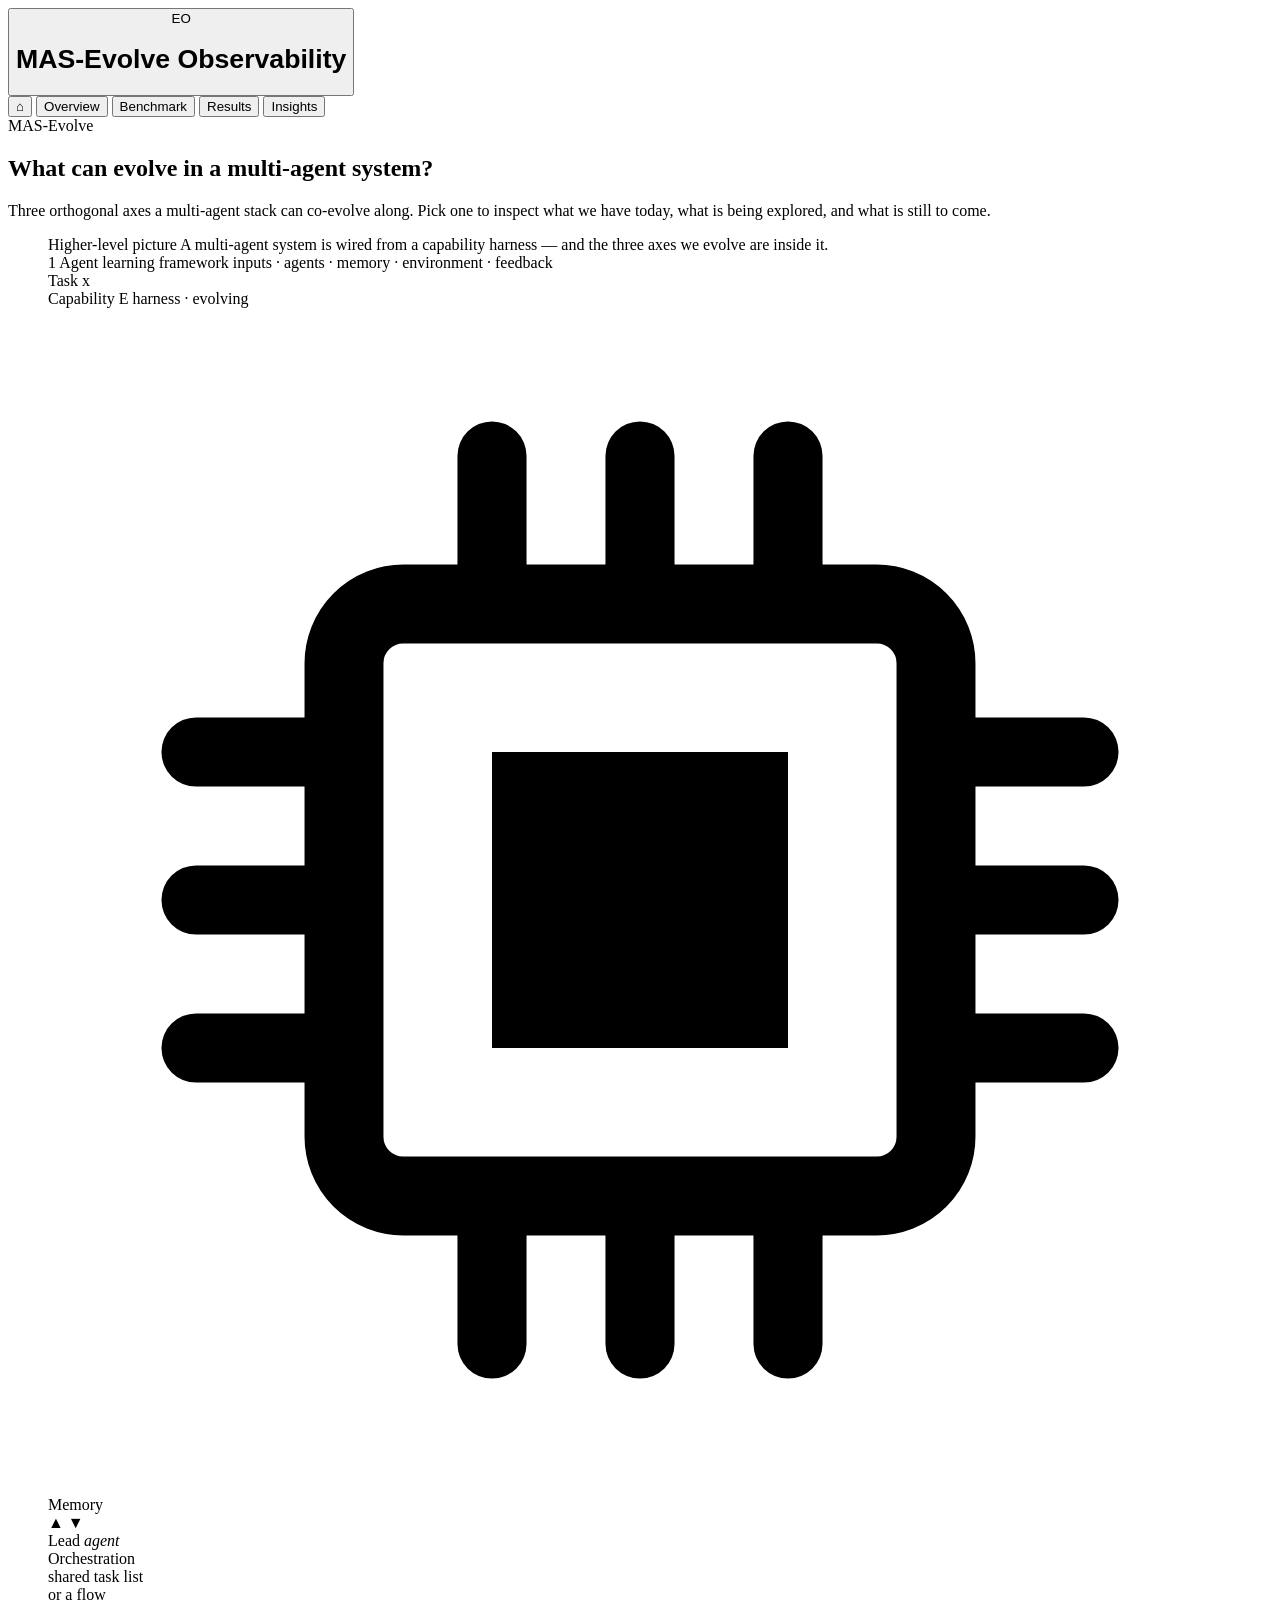
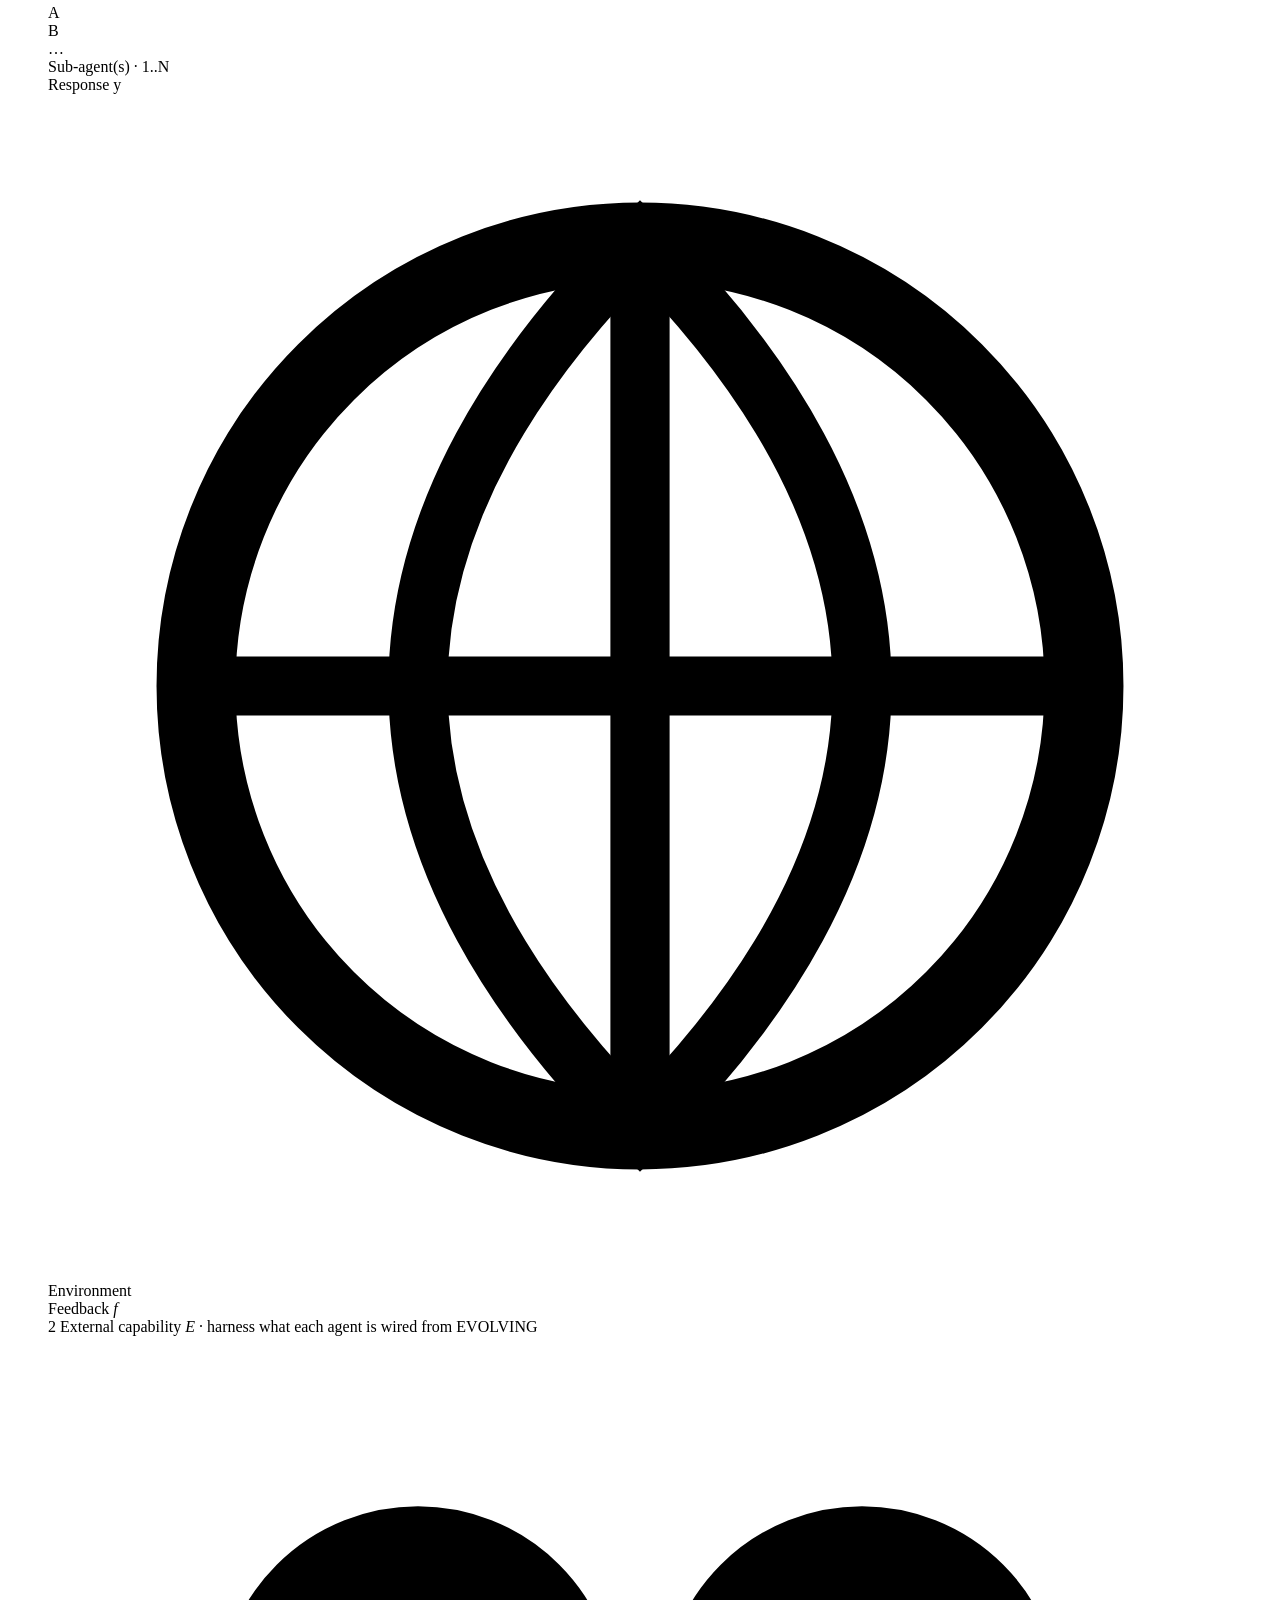
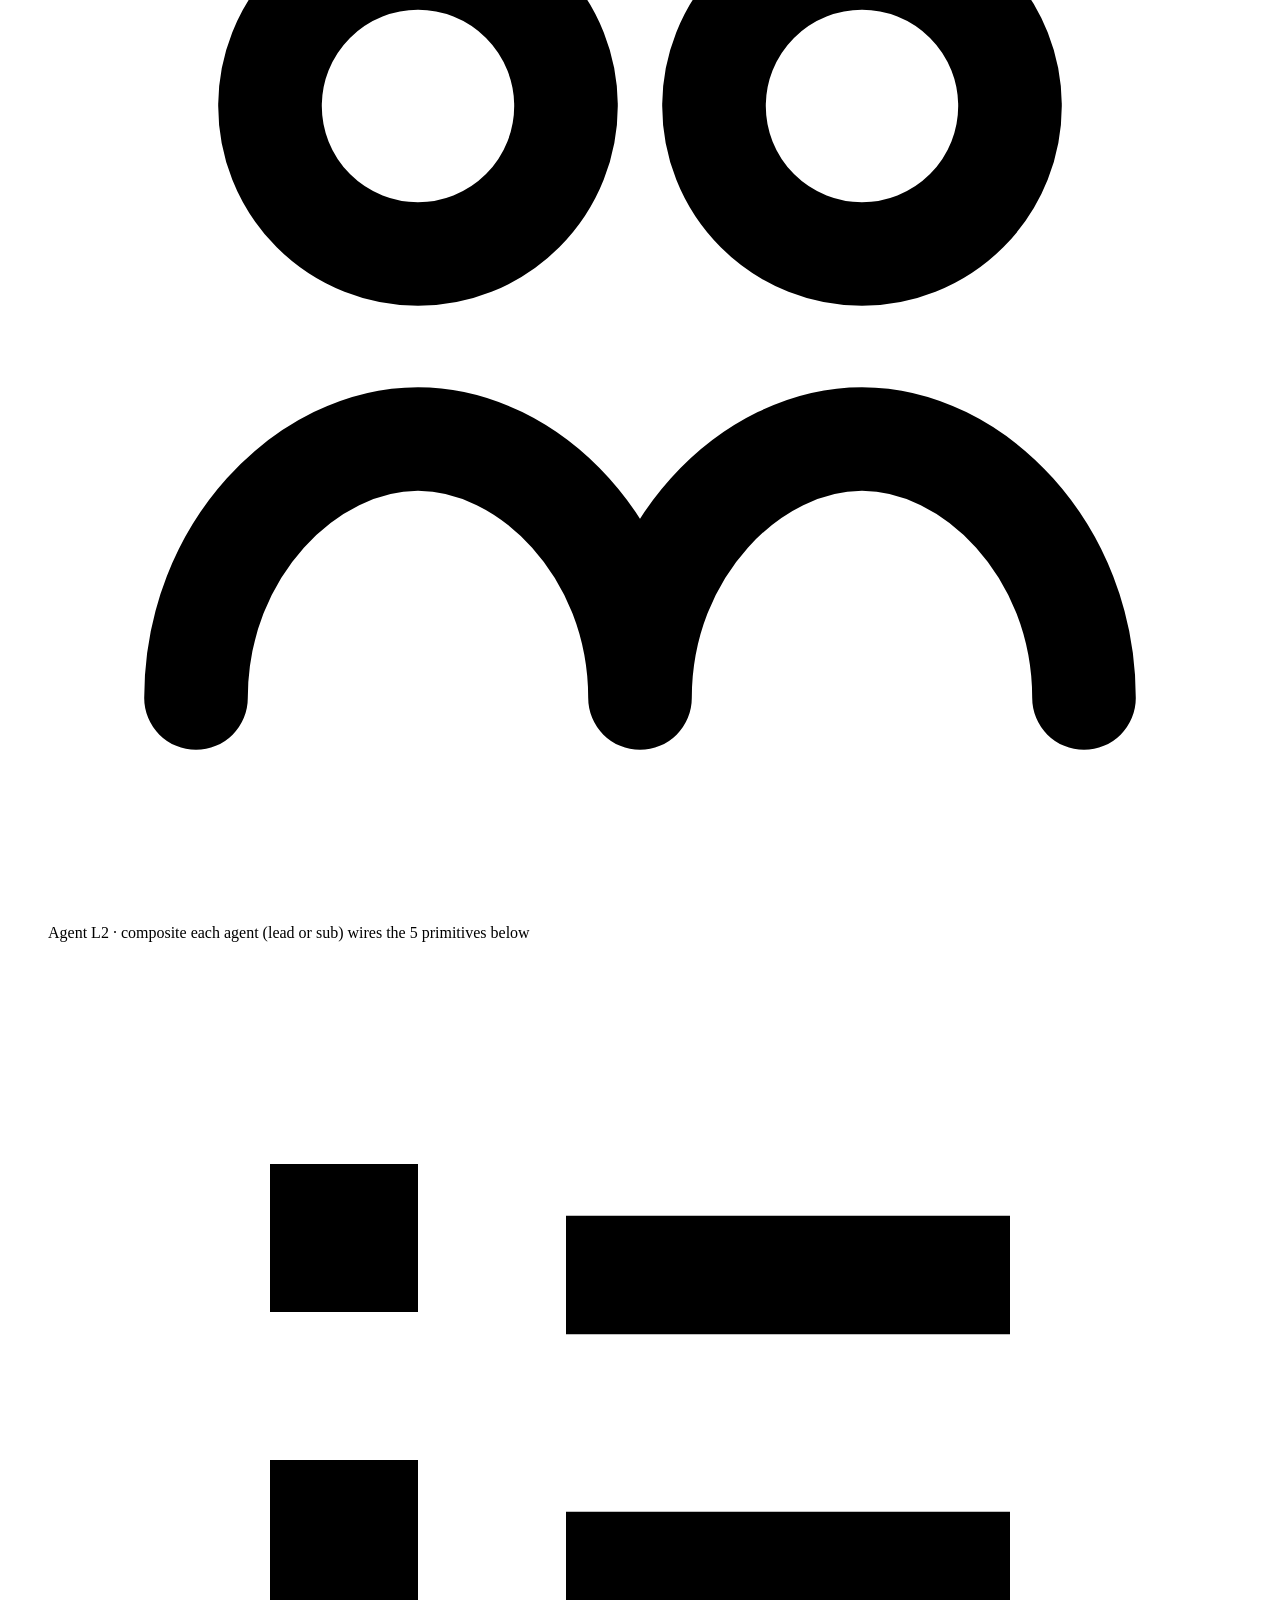
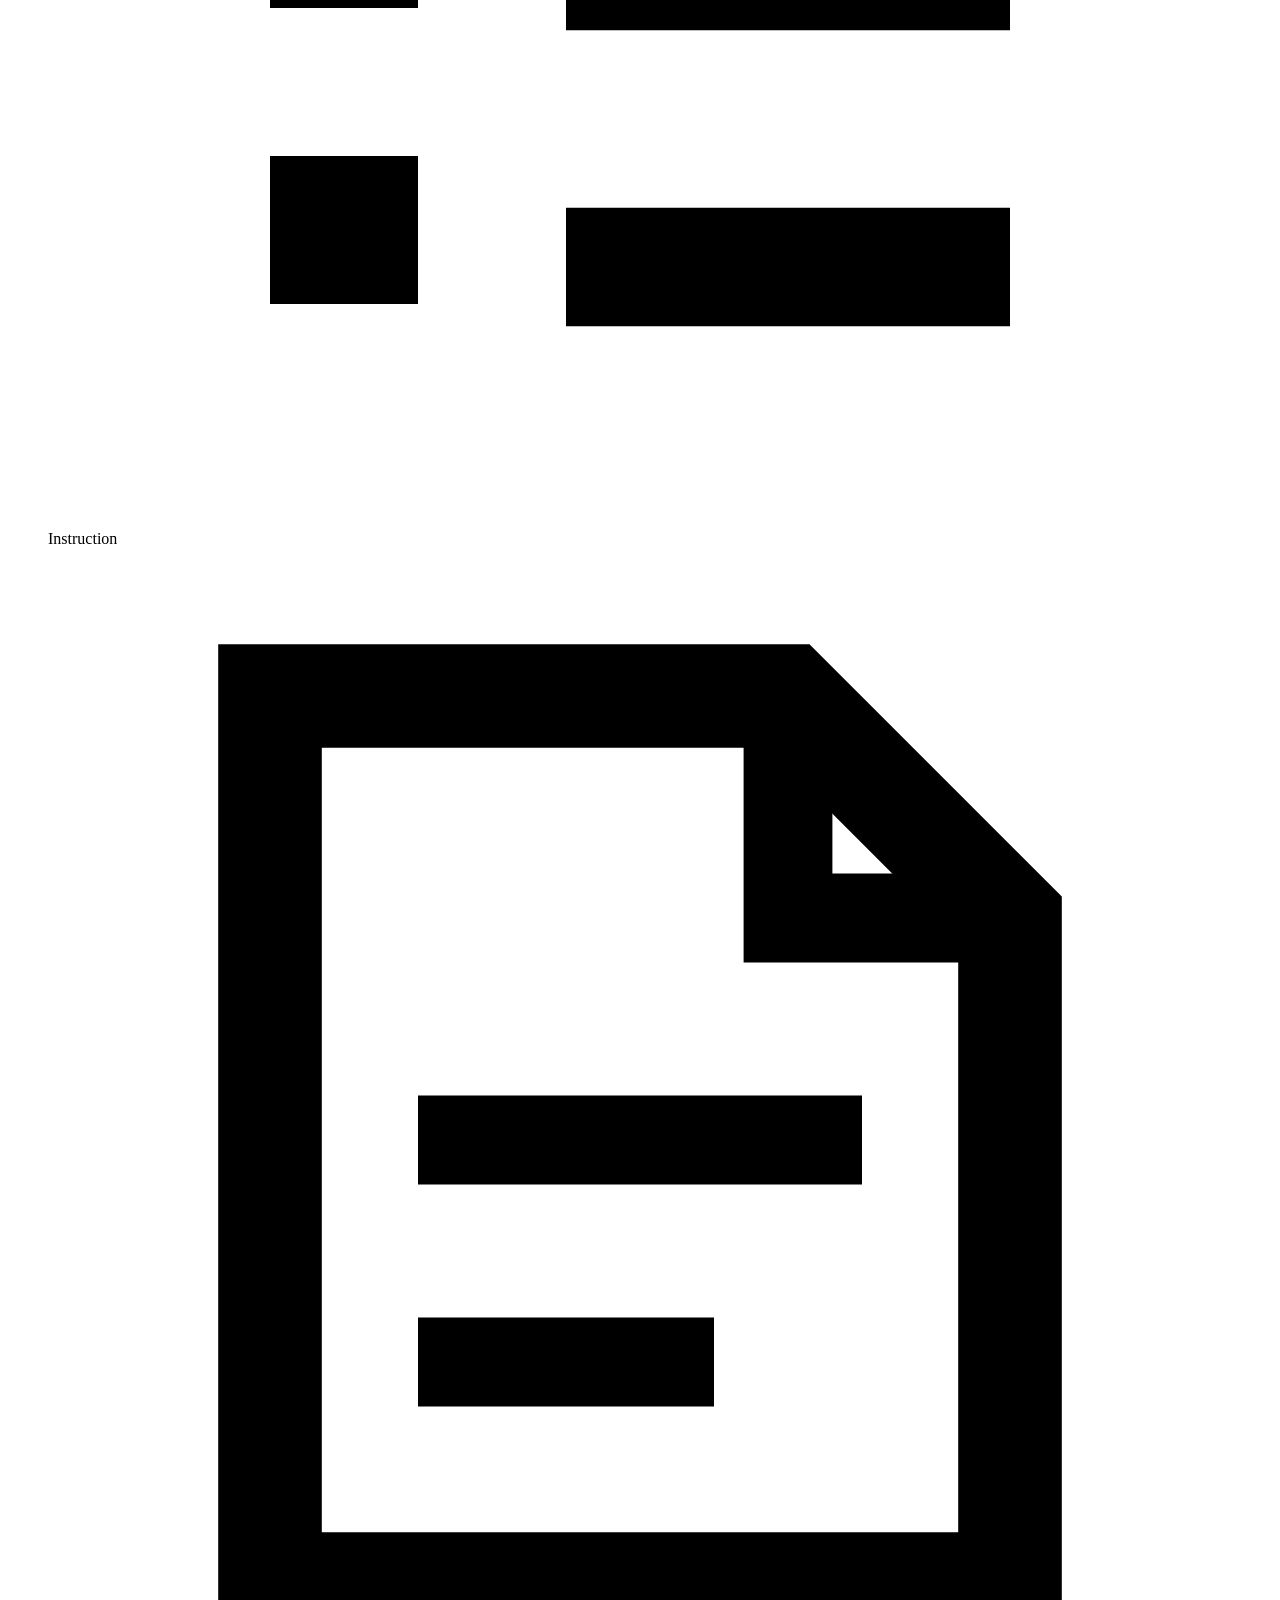
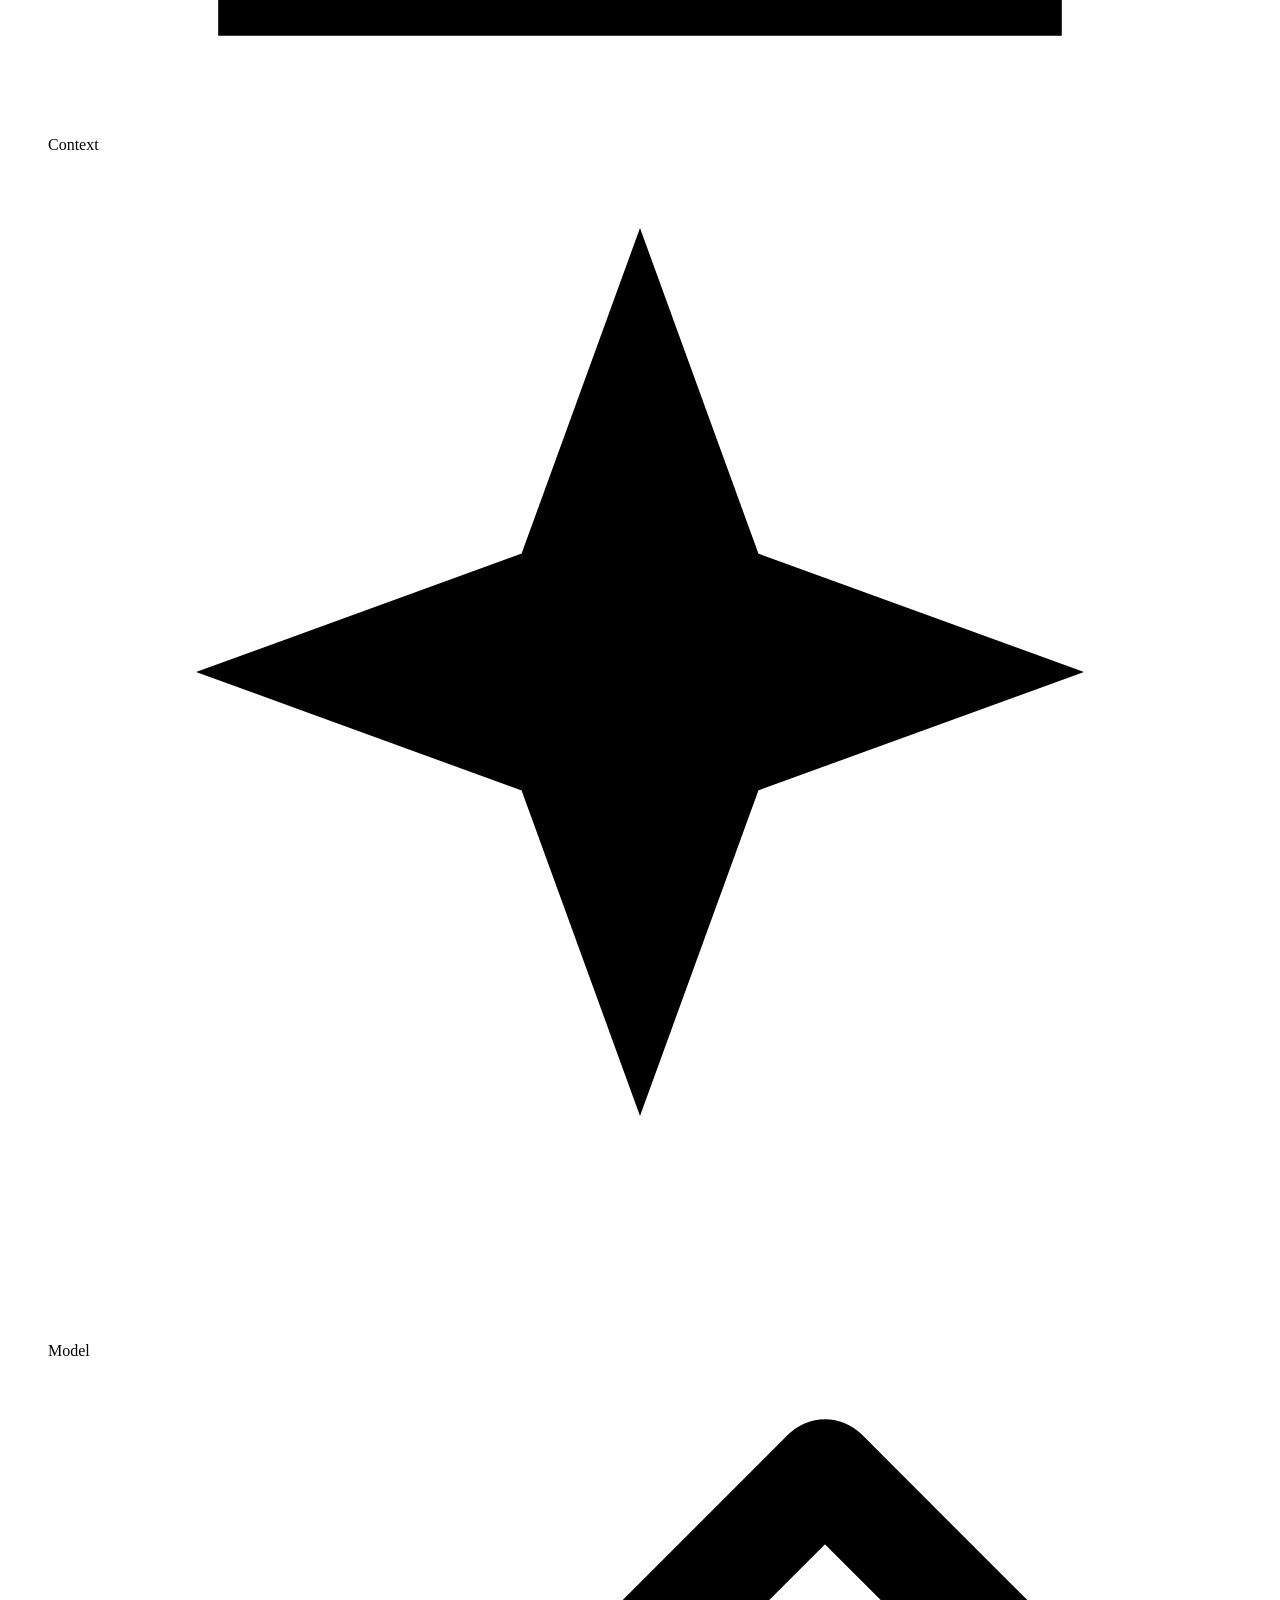
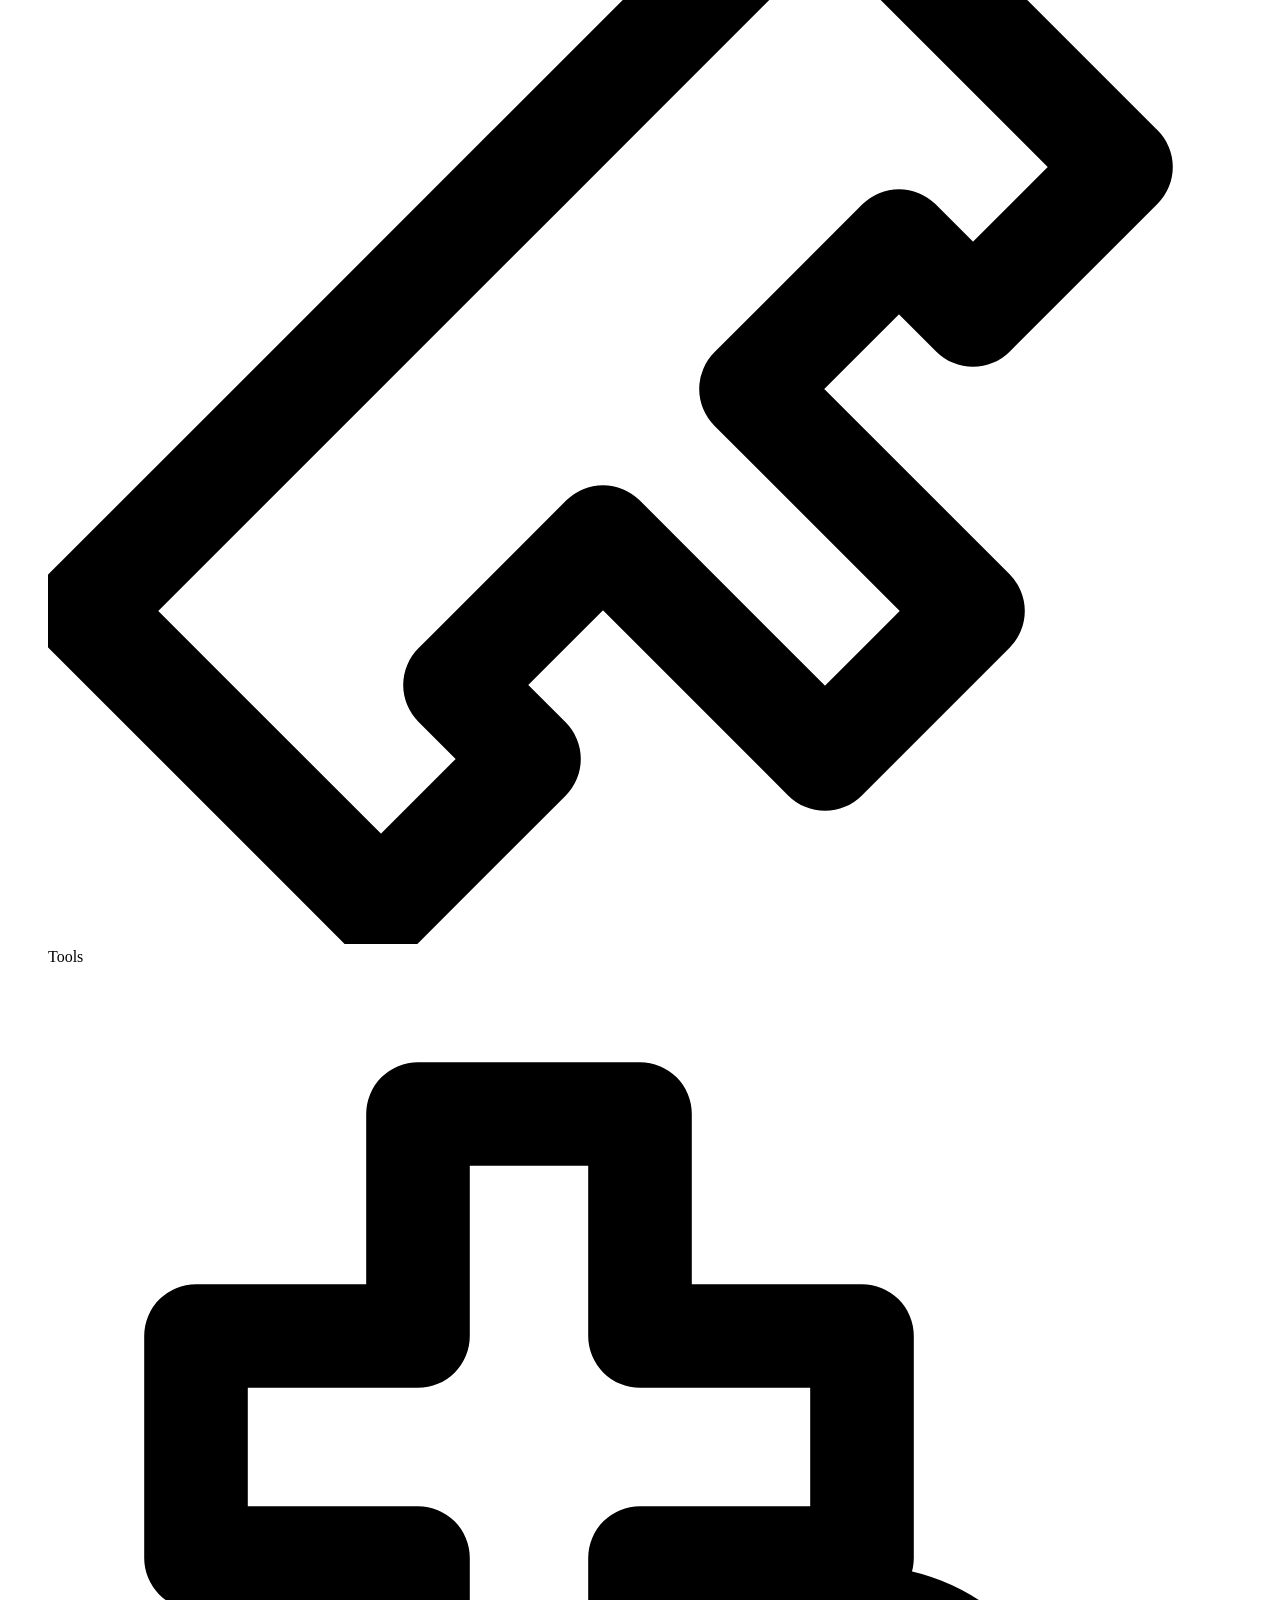
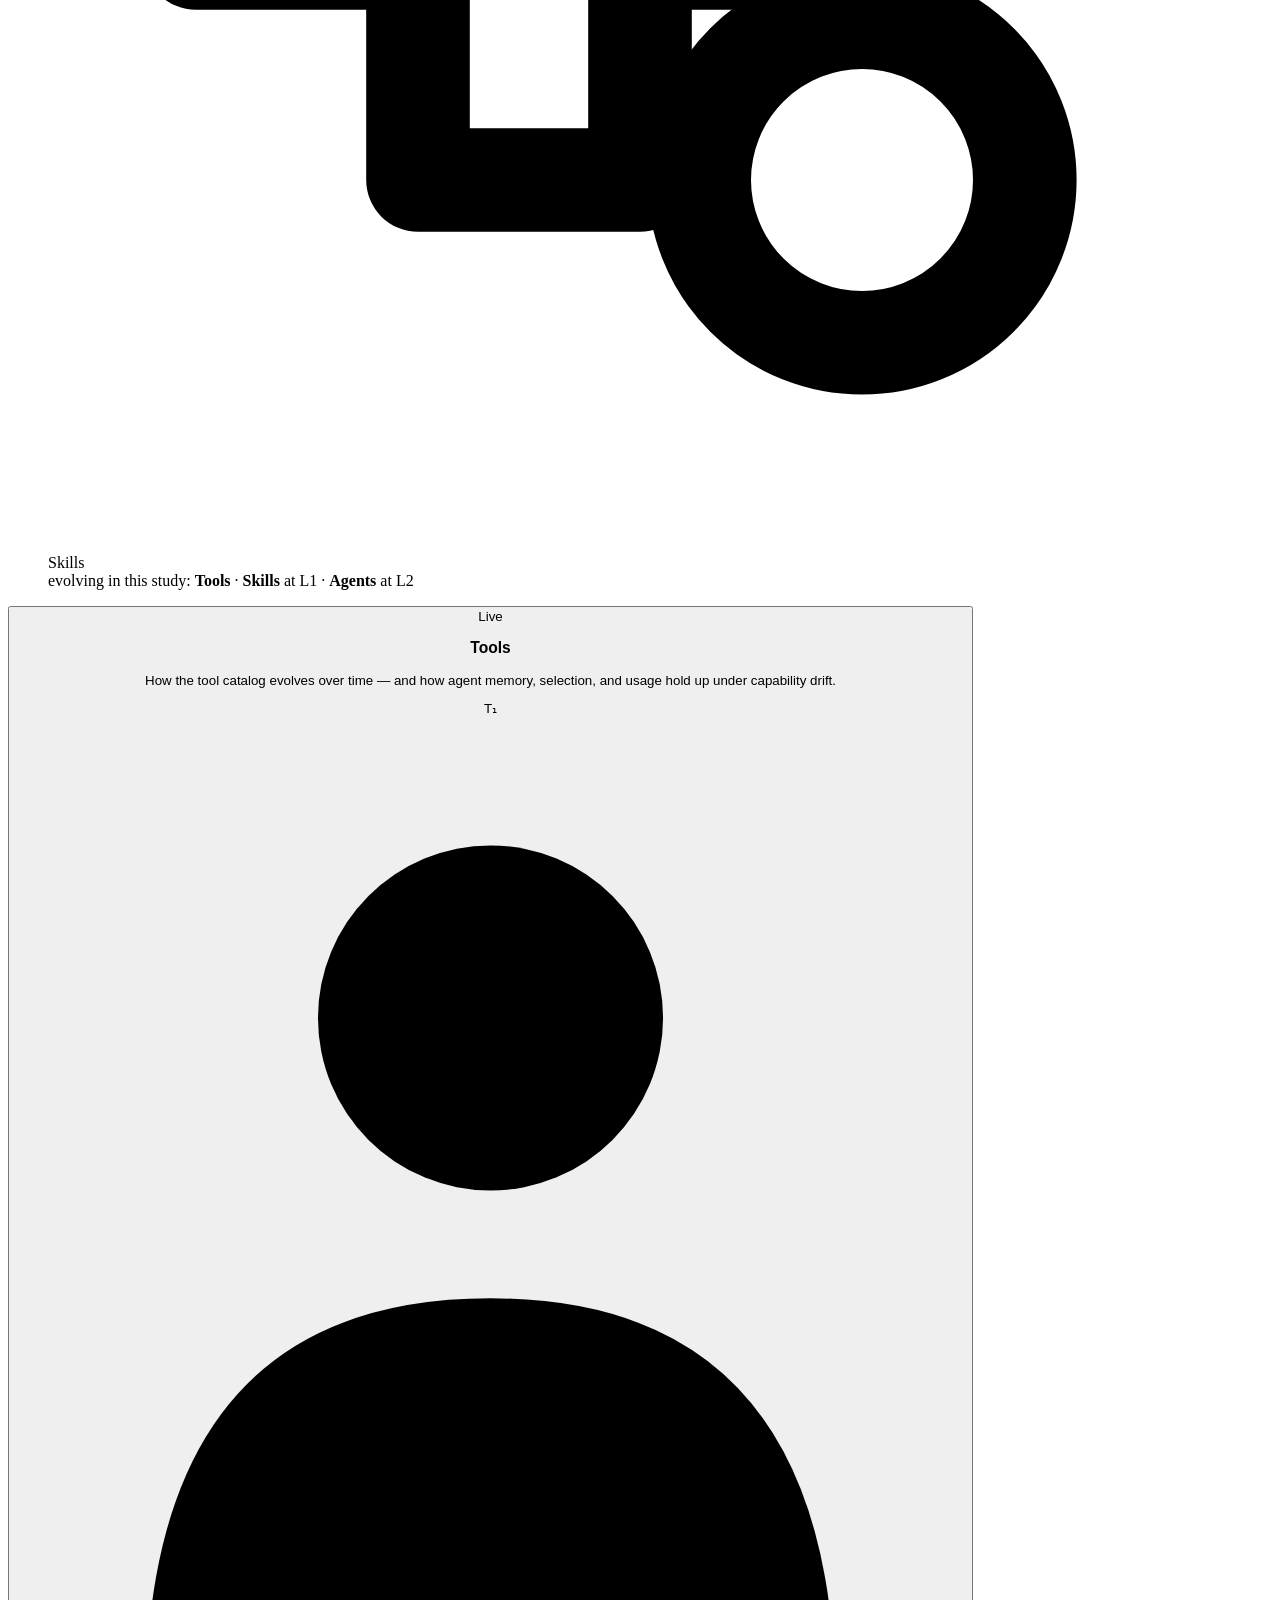
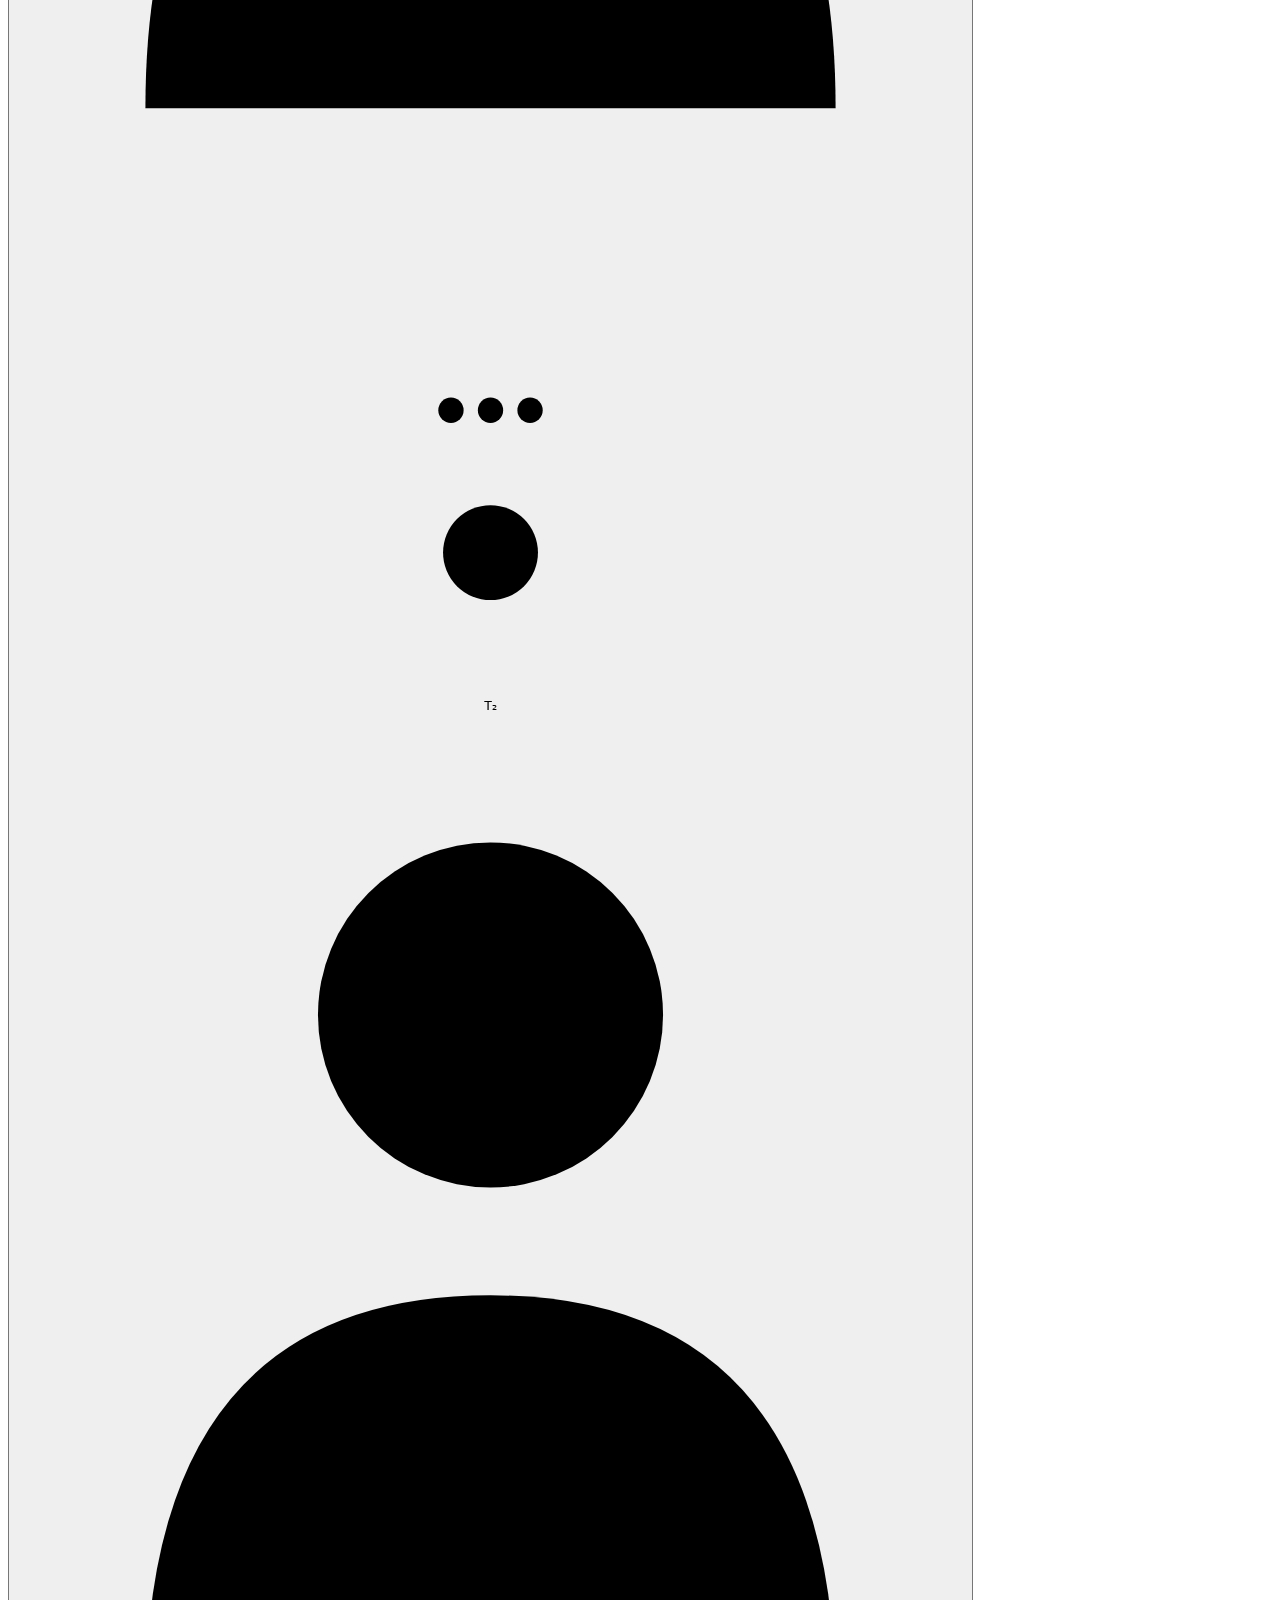
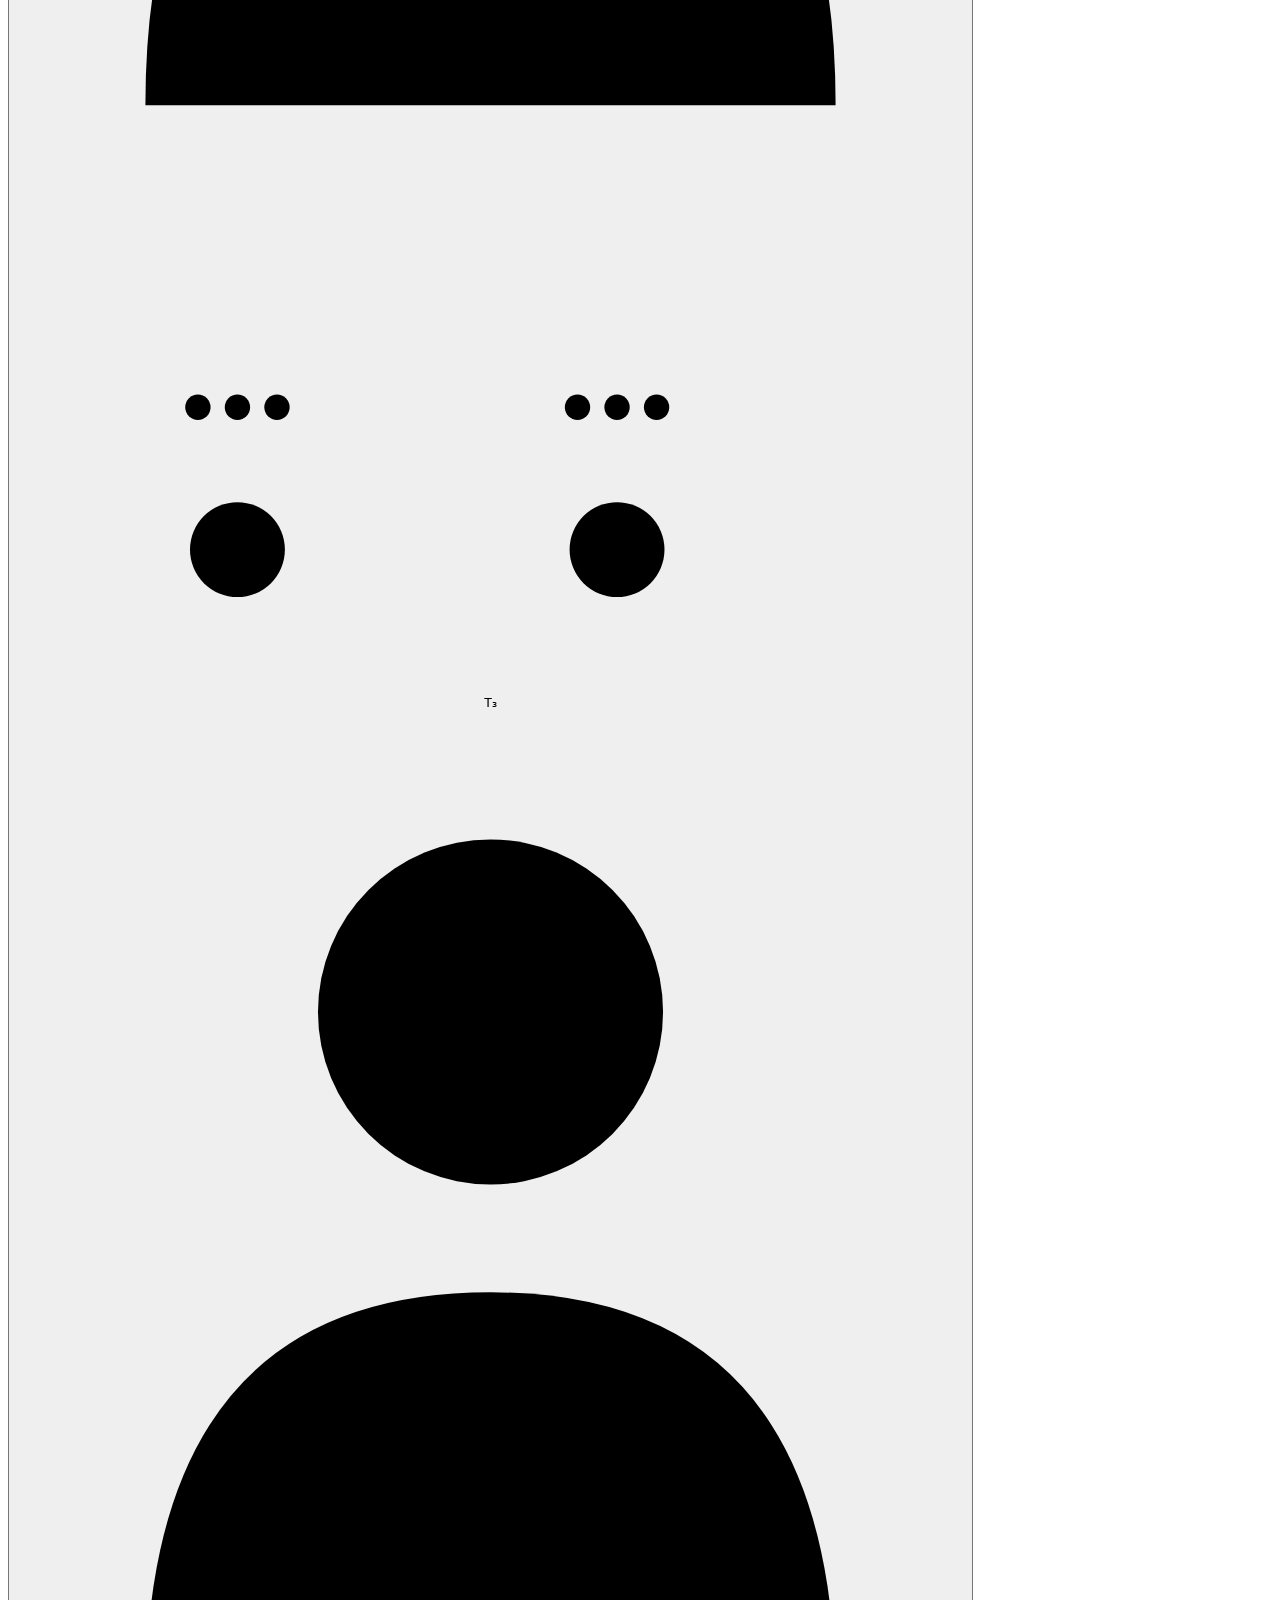
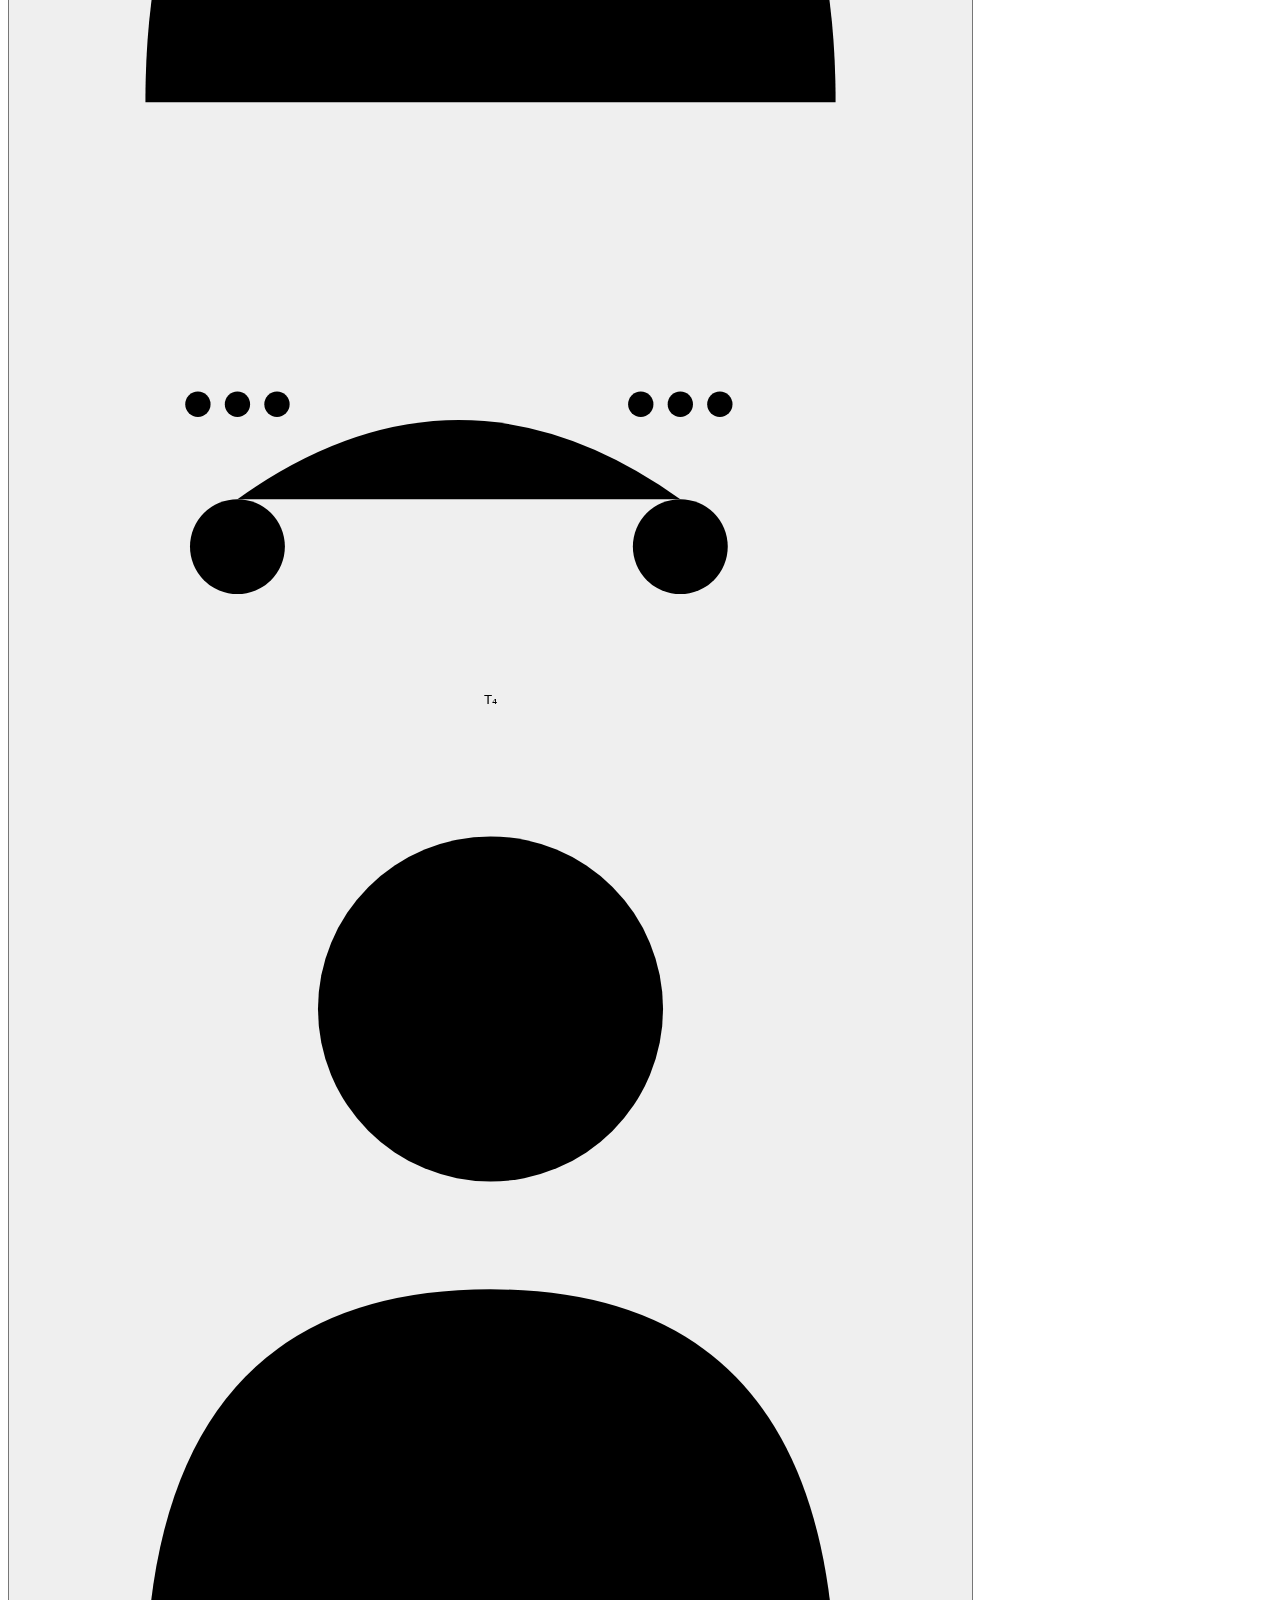
==== observability/frontend/index.html @ 14bf6d01 "Initial commit: MAS Evolve Observability tool FastAPI backend + static frontend for inspecting MAS e" ====
<!DOCTYPE html>
<html lang="en">
  <head>
    <meta charset="utf-8" />
    <meta name="viewport" content="width=device-width, initial-scale=1" />
    <title>MAS-Evolve Observability</title>
    <link rel="stylesheet" href="/static/styles.css" />
  </head>
  <body>
    <header class="topbar">
      <button class="brand brand-button" data-tab="landing" title="Back to MAS-Evolve home">
        <span class="logo">EO</span>
        <h1>MAS-Evolve Observability</h1>
      </button>
      <nav class="tabs" id="tabs">
        <button data-tab="landing" class="tab tab-root" title="Root">⌂</button>
        <button data-tab="home" class="tab">Overview</button>
        <button data-tab="datasets" class="tab">Benchmark</button>
        <button data-tab="results" class="tab">Results</button>
        <button data-tab="insights" class="tab">Insights</button>
      </nav>
    </header>

    <main>
      <!-- ============ ROOT LANDING ============ -->
      <section id="landing" class="view active landing-view">
        <div class="landing-hero">
          <div class="landing-eyebrow">MAS-Evolve</div>
          <h2 class="landing-title">What can evolve in a multi-agent system?</h2>
          <p class="landing-sub">
            Three orthogonal axes a multi-agent stack can co-evolve along.
            Pick one to inspect what we have today, what is being explored,
            and what is still to come.
          </p>
        </div>

        <!-- Higher-level picture, in two stacked panels:
              1. System flow      — Task + Capability E feed a Lead agent
                 (with bidirectional Memory). Lead orchestrates one or
                 more Sub-agent(s); Sub-agent(s) emit Response y; feedback
                 loops back into the Lead.
              2. Capability harness — the *Agent* (L2) is a composite that
                 wraps the 5 primitives Instruction · Context · Model ·
                 Tools · Skills (L1). The three evolving axes (Tools,
                 Skills, Agents) match the three cards below. -->
        <figure class="cd-figure" aria-label="System flow and its evolving capability harness">
          <figcaption class="cd-figcap">
            <span class="cd-figcap-eyebrow">Higher-level picture</span>
            <span class="cd-figcap-title">
              A multi-agent system is wired from a
              <span class="cd-figcap-hl">capability harness</span>
              — and the three axes we evolve are inside it.
            </span>
          </figcaption>

          <div class="cd-canvas">
            <!-- ============== Panel 1: System flow ============== -->
            <section class="cd-system" aria-label="System flow">
              <div class="cd-panel-head">
                <span class="cd-step">1</span>
                <span class="cd-panel-title">Agent learning framework</span>
                <span class="cd-panel-sub">inputs · agents · memory · environment · feedback</span>
              </div>

              <div class="cd-system-row">
                <!-- Inputs: Task x AND Capability E -->
                <div class="cd-inputs">
                  <div class="cd-input">
                    <span class="cd-input-name">Task</span>
                    <span class="cd-input-var">x</span>
                  </div>
                  <div class="cd-input cd-input--cap">
                    <span class="cd-input-name">Capability</span>
                    <span class="cd-input-var">E</span>
                    <span class="cd-input-foot">harness · evolving</span>
                  </div>
                </div>

                <div class="cd-arrow cd-arrow--right" aria-hidden="true">
                  <span class="cd-arrow-line"></span>
                  <span class="cd-arrow-head"></span>
                </div>

                <!-- Lead agent + Memory (above, bidirectional) -->
                <div class="cd-lead-block">
                  <div class="cd-mem">
                    <span class="cd-mem-icon" aria-hidden="true">
                      <svg viewBox="0 0 24 24">
                        <rect x="6" y="6" width="12" height="12" rx="1.2" fill="none" stroke="currentColor" stroke-width="1.6"/>
                        <rect x="9" y="9" width="6" height="6" fill="currentColor"/>
                        <path d="M3 9h3M3 12h3M3 15h3M18 9h3M18 12h3M18 15h3M9 3v3M12 3v3M15 3v3M9 18v3M12 18v3M15 18v3" stroke="currentColor" stroke-width="1.4" stroke-linecap="round"/>
                      </svg>
                    </span>
                    <span class="cd-mem-name">Memory</span>
                  </div>
                  <div class="cd-mem-link" aria-hidden="true">
                    <span class="cd-mem-link-up">▲</span>
                    <span class="cd-mem-link-down">▼</span>
                  </div>
                  <div class="cd-lead">
                    <div class="cd-agent-core">
                      <span class="cd-spark cd-spark--a"></span>
                      <span class="cd-spark cd-spark--b"></span>
                      <span class="cd-spark cd-spark--c"></span>
                    </div>
                    <div class="cd-node-label">Lead <em>agent</em></div>
                  </div>
                </div>

                <!-- Orchestration -->
                <div class="cd-orch" aria-hidden="true">
                  <span class="cd-orch-label">Orchestration</span>
                  <div class="cd-arrow cd-arrow--right cd-arrow--orch">
                    <span class="cd-arrow-line"></span>
                    <span class="cd-arrow-head"></span>
                  </div>
                  <span class="cd-orch-sub">shared task list<br/>or a flow</span>
                </div>

                <!-- Sub-agent(s) -->
                <div class="cd-subs">
                  <div class="cd-sub-grid">
                    <div class="cd-sub">
                      <div class="cd-sub-core"></div>
                      <div class="cd-sub-name">A</div>
                    </div>
                    <div class="cd-sub">
                      <div class="cd-sub-core"></div>
                      <div class="cd-sub-name">B</div>
                    </div>
                    <div class="cd-sub cd-sub--more">
                      <div class="cd-sub-core"></div>
                      <div class="cd-sub-name">…</div>
                    </div>
                  </div>
                  <div class="cd-sub-foot">Sub-agent(s) · 1..N</div>
                </div>

                <div class="cd-arrow cd-arrow--right" aria-hidden="true">
                  <span class="cd-arrow-line"></span>
                  <span class="cd-arrow-head"></span>
                </div>

                <div class="cd-response">
                  <span class="cd-input-name">Response</span>
                  <span class="cd-input-var">y</span>
                </div>

                <div class="cd-arrow cd-arrow--right cd-arrow--env" aria-hidden="true">
                  <span class="cd-arrow-line"></span>
                  <span class="cd-arrow-head"></span>
                </div>

                <!-- Environment: where the response lands and feedback is born. -->
                <div class="cd-env" aria-label="environment">
                  <span class="cd-env-icon" aria-hidden="true">
                    <svg viewBox="0 0 24 24">
                      <circle cx="12" cy="12" r="9" fill="none" stroke="currentColor" stroke-width="1.6"/>
                      <path d="M3 12h18M12 3v18" stroke="currentColor" stroke-width="1.2" fill="none"/>
                      <path d="M12 3c3 3 4.5 6 4.5 9s-1.5 6-4.5 9c-3-3-4.5-6-4.5-9S9 6 12 3z" fill="none" stroke="currentColor" stroke-width="1.2"/>
                    </svg>
                  </span>
                  <span class="cd-env-name">Environment</span>
                </div>
              </div>

              <!-- Feedback loop: from Environment (after Response y) back
                   into the Lead agent. -->
              <div class="cd-feedback" aria-label="feedback loop from environment back into the Lead agent">
                <span class="cd-feedback-loop" aria-hidden="true"></span>
                <span class="cd-feedback-arrow" aria-hidden="true"></span>
                <span class="cd-feedback-dot" aria-hidden="true"></span>
                <span class="cd-feedback-label">Feedback <em>f</em></span>
              </div>
            </section>

            <!-- ============== Panel 2: Capability harness ============== -->
            <section class="cd-harness" aria-label="External capability harness">
              <div class="cd-panel-head">
                <span class="cd-step">2</span>
                <span class="cd-panel-title">
                  External capability <em>E</em> · harness
                </span>
                <span class="cd-panel-sub">what each agent is wired from</span>
                <span class="cd-harness-evo">EVOLVING</span>
              </div>

              <!-- L2: the Agent composite — wraps the 5 L1 primitives. -->
              <div class="cd-l2 cd-l2--evo">
                <div class="cd-l2-head">
                  <span class="cd-l2-icon" aria-hidden="true">
                    <svg viewBox="0 0 16 16"><circle cx="5" cy="5" r="2" fill="none" stroke="currentColor" stroke-width="1.4"/><circle cx="11" cy="5" r="2" fill="none" stroke="currentColor" stroke-width="1.4"/><path d="M2 13c0-2 1.5-3.5 3-3.5s3 1.5 3 3.5M8 13c0-2 1.5-3.5 3-3.5s3 1.5 3 3.5" fill="none" stroke="currentColor" stroke-width="1.4" stroke-linecap="round"/></svg>
                  </span>
                  <span class="cd-l2-name">Agent <span class="cd-l2-rank">L2 · composite</span></span>
                  <span class="cd-l2-tag">each agent (lead or sub) wires the 5 primitives below</span>
                  <span class="cd-cap-ping cd-l2-ping" aria-hidden="true"></span>
                </div>

                <div class="cd-l1-grid">
                  <div class="cd-prim" data-prim="instruction">
                    <span class="cd-prim-icon" aria-hidden="true">
                      <svg viewBox="0 0 16 16"><path d="M3 3h2v2H3zM7 3.7h6v1.6H7zM3 7h2v2H3zM7 7.7h6v1.6H7zM3 11h2v2H3zM7 11.7h6v1.6H7z"/></svg>
                    </span>
                    <span class="cd-prim-name">Instruction</span>
                  </div>
                  <div class="cd-prim" data-prim="context">
                    <span class="cd-prim-icon" aria-hidden="true">
                      <svg viewBox="0 0 16 16"><path d="M3 2h7l3 3v9H3z" fill="none" stroke="currentColor" stroke-width="1.4"/><path d="M10 2v3h3M5 8h6M5 11h4" stroke="currentColor" stroke-width="1.2" fill="none"/></svg>
                    </span>
                    <span class="cd-prim-name">Context</span>
                  </div>
                  <div class="cd-prim" data-prim="model">
                    <span class="cd-prim-icon" aria-hidden="true">
                      <svg viewBox="0 0 16 16"><path d="M8 1l1.6 4.4L14 7l-4.4 1.6L8 13l-1.6-4.4L2 7l4.4-1.6z"/></svg>
                    </span>
                    <span class="cd-prim-name">Model</span>
                  </div>
                  <div class="cd-prim cd-prim--evo" data-prim="tools">
                    <span class="cd-prim-icon" aria-hidden="true">
                      <svg viewBox="0 0 16 16"><path d="M10.5 1.5l4 4-2 2-1-1-2 2 3 3-2 2-3-3-2 2 1 1-2 2-4-4 6-6z" fill="none" stroke="currentColor" stroke-width="1.4" stroke-linejoin="round"/></svg>
                    </span>
                    <span class="cd-prim-name">Tools</span>
                    <span class="cd-cap-ping" aria-hidden="true"></span>
                  </div>
                  <div class="cd-prim cd-prim--evo" data-prim="skills">
                    <span class="cd-prim-icon" aria-hidden="true">
                      <svg viewBox="0 0 16 16"><path d="M5 2h3v3h3v3h-3v3H5v-3H2V5h3z" fill="none" stroke="currentColor" stroke-width="1.4" stroke-linejoin="round"/><circle cx="11" cy="11" r="2.2" fill="none" stroke="currentColor" stroke-width="1.4"/></svg>
                    </span>
                    <span class="cd-prim-name">Skills</span>
                    <span class="cd-cap-ping" aria-hidden="true"></span>
                  </div>
                </div>
              </div>

              <div class="cd-harness-foot">
                <span class="cd-evo-leg">
                  <i></i> evolving in this study:
                  <strong>Tools</strong> · <strong>Skills</strong>
                  <span class="cd-evo-sep">at L1</span>
                  · <strong>Agents</strong>
                  <span class="cd-evo-sep">at L2</span>
                </span>
              </div>
            </section>
          </div>
        </figure>

        <div class="landing-grid">
          <!-- ====== Tools ====== -->
          <button class="landing-card landing-card--tools" data-tab="home" type="button">
            <div class="landing-card-head">
              <span class="landing-card-status status-live">Live</span>
              <h3>Tools</h3>
            </div>
            <p class="landing-card-desc">
              How the tool catalog evolves over time — and how agent
              memory, selection, and usage hold up under capability drift.
            </p>

            <div class="tools-anim" aria-hidden="true">
              <div class="tools-anim-stages">
                <!-- ============================== T1 ============================== -->
                <!-- 3 tools · agent picks 1 → succeeds. -->
                <div class="tools-anim-stage" data-stage="T1">
                  <div class="tools-anim-label">T₁</div>
                  <div class="anim-actor">
                    <svg class="agent-icon" viewBox="0 0 22 24" style="--d:.35s">
                      <circle class="ag-head" cx="11" cy="7" r="4"/>
                      <path   class="ag-body" d="M 3 23 Q 3 13.5, 11 13.5 Q 19 13.5, 19 23 Z"/>
                    </svg>
                    <svg class="agent-picks" viewBox="0 0 60 12" preserveAspectRatio="none">
                      <path class="hop" d="M 30 0 L 30 12" style="--d:.55s"/>
                    </svg>
                  </div>
                  <div class="tools-anim-row">
                    <span class="tool-chip" style="--d:.0s"></span>
                    <span class="tool-chip tool-chip--selected" style="--d:.1s; --ds:.65s"></span>
                    <span class="tool-chip" style="--d:.2s"></span>
                  </div>
                  <svg class="anim-trajectory" viewBox="0 0 60 22" preserveAspectRatio="none">
                    <defs>
                      <marker id="trajArrow" viewBox="0 0 6 6" refX="5" refY="3" markerWidth="5" markerHeight="5" orient="auto-start-reverse">
                        <path d="M0,0 L 6,3 L 0,6 Z" fill="rgba(30,64,175,0.85)"/>
                      </marker>
                    </defs>
                    <circle class="arg" cx="27.5" cy="4" r="0.8" style="--d:.85s"/>
                    <circle class="arg" cx="30"   cy="4" r="0.8" style="--d:.85s"/>
                    <circle class="arg" cx="32.5" cy="4" r="0.8" style="--d:.85s"/>
                    <circle class="hit" cx="30" cy="13" r="3.0" style="--d:.85s"/>
                    <path   class="ok"  d="M28.2 13 L 29.6 14.6 L 32 11.8" style="--d:.85s"/>
                  </svg>
                  <div class="tools-anim-memory">
                    <span class="mem-cell mem-ok" style="--d:1.1s"></span>
                  </div>
                </div>

                <!-- ============================== T2 ============================== -->
                <!-- 4 tools · agent runs a 2-hop trajectory; both succeed. -->
                <div class="tools-anim-stage" data-stage="T2">
                  <div class="tools-anim-label">T₂</div>
                  <div class="anim-actor">
                    <svg class="agent-icon" viewBox="0 0 22 24" style="--d:.95s">
                      <circle class="ag-head" cx="11" cy="7" r="4"/>
                      <path   class="ag-body" d="M 3 23 Q 3 13.5, 11 13.5 Q 19 13.5, 19 23 Z"/>
                    </svg>
                    <svg class="agent-picks" viewBox="0 0 60 12" preserveAspectRatio="none">
                      <path class="hop" d="M 30 0 L 18 12" style="--d:1.15s"/>
                      <path class="hop" d="M 30 0 L 42 12" style="--d:1.30s"/>
                    </svg>
                  </div>
                  <div class="tools-anim-row">
                    <span class="tool-chip tool-chip--selected" style="--d:.6s; --ds:1.25s"></span>
                    <span class="tool-chip" style="--d:.7s"></span>
                    <span class="tool-chip tool-chip--selected" style="--d:.8s; --ds:1.40s"></span>
                    <span class="tool-chip tool-chip--new" style="--d:.9s"></span>
                  </div>
                  <svg class="anim-trajectory" viewBox="0 0 60 22" preserveAspectRatio="none">
                    <defs>
                      <marker id="trajArrow" viewBox="0 0 6 6" refX="5" refY="3" markerWidth="5" markerHeight="5" orient="auto-start-reverse">
                        <path d="M0,0 L 6,3 L 0,6 Z" fill="rgba(30,64,175,0.85)"/>
                      </marker>
                    </defs>
                    <path   class="seq" d="M 18 13 L 34 13" style="--d:1.55s"/>
                    <circle class="arg" cx="11.5" cy="4" r="0.8" style="--d:1.50s"/>
                    <circle class="arg" cx="14"   cy="4" r="0.8" style="--d:1.50s"/>
                    <circle class="arg" cx="16.5" cy="4" r="0.8" style="--d:1.50s"/>
                    <circle class="hit" cx="14" cy="13" r="3.0" style="--d:1.50s"/>
                    <path   class="ok"  d="M12.2 13 L 13.6 14.6 L 16 11.8" style="--d:1.50s"/>
                    <circle class="arg" cx="35.5" cy="4" r="0.8" style="--d:1.75s"/>
                    <circle class="arg" cx="38"   cy="4" r="0.8" style="--d:1.75s"/>
                    <circle class="arg" cx="40.5" cy="4" r="0.8" style="--d:1.75s"/>
                    <circle class="hit" cx="38" cy="13" r="3.0" style="--d:1.75s"/>
                    <path   class="ok"  d="M36.2 13 L 37.6 14.6 L 40 11.8" style="--d:1.75s"/>
                  </svg>
                  <div class="tools-anim-memory">
                    <span class="mem-cell mem-ok" style="--d:2.05s"></span>
                    <span class="mem-cell mem-ok" style="--d:2.20s"></span>
                  </div>
                </div>

                <!-- ============================== T3 ============================== -->
                <!-- 6 tools · selection challenge: 3 candidates blip; agent
                     commits to 2 selected tools; one past run failed. -->
                <div class="tools-anim-stage" data-stage="T3">
                  <div class="tools-anim-label">T₃</div>
                  <div class="anim-actor">
                    <svg class="agent-icon" viewBox="0 0 22 24" style="--d:1.75s">
                      <circle class="ag-head" cx="11" cy="7" r="4"/>
                      <path   class="ag-body" d="M 3 23 Q 3 13.5, 11 13.5 Q 19 13.5, 19 23 Z"/>
                    </svg>
                    <svg class="agent-picks" viewBox="0 0 60 12" preserveAspectRatio="none">
                      <path class="cand" d="M 30 0 L 8 12"  style="--d:1.95s"/>
                      <path class="cand" d="M 30 0 L 50 12" style="--d:2.00s"/>
                      <path class="cand" d="M 30 0 L 30 12" style="--d:2.05s"/>
                      <path class="hop"  d="M 30 0 L 18 12" style="--d:2.20s"/>
                      <path class="hop"  d="M 30 0 L 42 12" style="--d:2.35s"/>
                    </svg>
                  </div>
                  <div class="tools-anim-row">
                    <span class="tool-chip tool-chip--selected" style="--d:1.2s; --ds:2.30s"></span>
                    <span class="tool-chip" style="--d:1.3s"></span>
                    <span class="tool-chip" style="--d:1.4s"></span>
                    <span class="tool-chip tool-chip--selected" style="--d:1.5s; --ds:2.45s"></span>
                    <span class="tool-chip tool-chip--new" style="--d:1.6s"></span>
                    <span class="tool-chip tool-chip--new" style="--d:1.7s"></span>
                  </div>
                  <svg class="anim-trajectory" viewBox="0 0 60 22" preserveAspectRatio="none">
                    <defs>
                      <marker id="trajArrow" viewBox="0 0 6 6" refX="5" refY="3" markerWidth="5" markerHeight="5" orient="auto-start-reverse">
                        <path d="M0,0 L 6,3 L 0,6 Z" fill="rgba(30,64,175,0.85)"/>
                      </marker>
                      <marker id="trajArrowWrong" viewBox="0 0 6 6" refX="5" refY="3" markerWidth="5" markerHeight="5" orient="auto-start-reverse">
                        <path d="M0,0 L 6,3 L 0,6 Z" fill="rgba(239,68,68,0.85)"/>
                      </marker>
                    </defs>
                    <path   class="seq" d="M 18 13 L 38 13" style="--d:2.55s"/>
                    <circle class="arg" cx="11.5" cy="4" r="0.8" style="--d:2.50s"/>
                    <circle class="arg" cx="14"   cy="4" r="0.8" style="--d:2.50s"/>
                    <circle class="arg" cx="16.5" cy="4" r="0.8" style="--d:2.50s"/>
                    <circle class="hit" cx="14" cy="13" r="3.0" style="--d:2.50s"/>
                    <path   class="ok"  d="M12.2 13 L 13.6 14.6 L 16 11.8" style="--d:2.50s"/>
                    <circle class="arg" cx="39.5" cy="4" r="0.8" style="--d:2.75s"/>
                    <circle class="arg" cx="42"   cy="4" r="0.8" style="--d:2.75s"/>
                    <circle class="arg" cx="44.5" cy="4" r="0.8" style="--d:2.75s"/>
                    <circle class="hit" cx="42" cy="13" r="3.0" style="--d:2.75s"/>
                    <path   class="ok"  d="M40.2 13 L 41.6 14.6 L 44 11.8" style="--d:2.75s"/>
                    <!-- Trajectory mistake: agent has to re-call an earlier
                         tool (back-loop arc above the forward chain). -->
                    <path class="seq--wrong" d="M 42 10 Q 28 0, 14 10" style="--d:2.85s"/>
                  </svg>
                  <div class="tools-anim-memory">
                    <span class="mem-cell mem-ok"   style="--d:3.00s"></span>
                    <span class="mem-cell mem-ok"   style="--d:3.15s"></span>
                    <span class="mem-cell mem-fail" style="--d:3.30s"></span>
                  </div>
                </div>

                <!-- ============================== T4 ============================== -->
                <!-- 8 tools · heavier selection (more candidates), 3-hop
                     trajectory, one mid-call usage error (red ✗). -->
                <div class="tools-anim-stage" data-stage="T4">
                  <div class="tools-anim-label">T₄</div>
                  <div class="anim-actor">
                    <svg class="agent-icon" viewBox="0 0 22 24" style="--d:2.65s">
                      <circle class="ag-head" cx="11" cy="7" r="4"/>
                      <path   class="ag-body" d="M 3 23 Q 3 13.5, 11 13.5 Q 19 13.5, 19 23 Z"/>
                    </svg>
                    <svg class="agent-picks" viewBox="0 0 60 12" preserveAspectRatio="none">
                      <path class="cand" d="M 30 0 L 6 12"  style="--d:2.85s"/>
                      <path class="cand" d="M 30 0 L 22 12" style="--d:2.90s"/>
                      <path class="cand" d="M 30 0 L 38 12" style="--d:2.95s"/>
                      <path class="cand" d="M 30 0 L 54 12" style="--d:3.00s"/>
                      <path class="hop"  d="M 30 0 L 14 12" style="--d:3.15s"/>
                      <path class="hop"  d="M 30 0 L 30 12" style="--d:3.30s"/>
                      <path class="hop"  d="M 30 0 L 46 12" style="--d:3.45s"/>
                    </svg>
                  </div>
                  <div class="tools-anim-row">
                    <span class="tool-chip tool-chip--selected" style="--d:1.9s; --ds:3.25s"></span>
                    <span class="tool-chip" style="--d:2.0s"></span>
                    <span class="tool-chip" style="--d:2.1s"></span>
                    <span class="tool-chip tool-chip--selected" style="--d:2.2s; --ds:3.40s"></span>
                    <span class="tool-chip" style="--d:2.3s"></span>
                    <span class="tool-chip tool-chip--selected" style="--d:2.4s; --ds:3.55s"></span>
                    <span class="tool-chip tool-chip--new" style="--d:2.5s"></span>
                    <span class="tool-chip tool-chip--new" style="--d:2.6s"></span>
                  </div>
                  <svg class="anim-trajectory" viewBox="0 0 60 22" preserveAspectRatio="none">
                    <defs>
                      <marker id="trajArrow" viewBox="0 0 6 6" refX="5" refY="3" markerWidth="5" markerHeight="5" orient="auto-start-reverse">
                        <path d="M0,0 L 6,3 L 0,6 Z" fill="rgba(30,64,175,0.85)"/>
                      </marker>
                      <marker id="trajArrowWrong" viewBox="0 0 6 6" refX="5" refY="3" markerWidth="5" markerHeight="5" orient="auto-start-reverse">
                        <path d="M0,0 L 6,3 L 0,6 Z" fill="rgba(239,68,68,0.85)"/>
                      </marker>
                    </defs>
                    <path   class="seq" d="M 16 13 L 26 13" style="--d:3.65s"/>
                    <path   class="seq" d="M 34 13 L 44 13" style="--d:3.85s"/>
                    <circle class="arg" cx="9.5"  cy="4" r="0.8" style="--d:3.60s"/>
                    <circle class="arg" cx="12"   cy="4" r="0.8" style="--d:3.60s"/>
                    <circle class="arg" cx="14.5" cy="4" r="0.8" style="--d:3.60s"/>
                    <circle class="hit" cx="12" cy="13" r="3.0" style="--d:3.60s"/>
                    <path   class="ok"  d="M10.2 13 L 11.6 14.6 L 14 11.8" style="--d:3.60s"/>
                    <circle class="arg" cx="27.5" cy="4" r="0.8" style="--d:3.85s"/>
                    <circle class="arg" cx="30"   cy="4" r="0.8" style="--d:3.85s"/>
                    <circle class="arg" cx="32.5" cy="4" r="0.8" style="--d:3.85s"/>
                    <g class="miss" style="--d:3.85s">
                      <circle cx="30" cy="13" r="3.8"/>
                      <path d="M27.4 10.4 L 32.6 15.6 M 32.6 10.4 L 27.4 15.6" />
                    </g>
                    <circle class="arg" cx="45.5" cy="4" r="0.8" style="--d:4.10s"/>
                    <circle class="arg" cx="48"   cy="4" r="0.8" style="--d:4.10s"/>
                    <circle class="arg" cx="50.5" cy="4" r="0.8" style="--d:4.10s"/>
                    <circle class="hit" cx="48" cy="13" r="3.0" style="--d:4.10s"/>
                    <path   class="ok"  d="M46.2 13 L 47.6 14.6 L 50 11.8" style="--d:4.10s"/>
                    <!-- Trajectory mistake: agent jumps backward two hops
                         (out-of-order call) before recovering. -->
                    <path class="seq--wrong" d="M 48 10 Q 30 -2, 12 10" style="--d:4.20s"/>
                  </svg>
                  <div class="tools-anim-memory">
                    <span class="mem-cell mem-fail" style="--d:4.30s"></span>
                    <span class="mem-cell mem-ok"   style="--d:4.40s"></span>
                    <span class="mem-cell mem-fail" style="--d:4.50s"></span>
                    <span class="mem-cell mem-fail" style="--d:4.60s"></span>
                  </div>
                </div>
              </div>
              <div class="tools-anim-legend">
                <span class="tools-anim-leg"><i class="dot dot--carry"></i> tool (carried forward)</span>
                <span class="tools-anim-leg"><i class="dot dot--new"></i> new tool</span>
                <span class="tools-anim-leg"><i class="dot dot--agent"></i> agent</span>
                <span class="tools-anim-leg"><i class="dot dot--sel"></i> selected tool</span>
                <span class="tools-anim-leg"><i class="dot dot--cand"></i> selection candidates</span>
                <span class="tools-anim-leg"><i class="dot dot--args"></i> tool-call arguments</span>
                <span class="tools-anim-leg"><i class="dot dot--trajwrong"></i> trajectory mistake</span>
                <span class="tools-anim-leg"><i class="dot dot--miss"></i> tool-usage error</span>
                <span class="tools-anim-leg"><i class="dot dot--memok"></i> memory · success</span>
                <span class="tools-anim-leg"><i class="dot dot--memfail"></i> memory · failure</span>
              </div>
            </div>

            <span class="landing-card-cta">Open tools observability →</span>
          </button>

          <!-- ====== Skills ====== -->
          <!-- Mirrors the Tools card structure (T₁..T₄ stages, agent, follow
               trajectory) but flips the core challenge: the skill library is
               LATENT. An oracle library is held out and never shown; the agent
               must SELF-EVOLVE — author its own covering skills (skill.write),
               then SELECT & FOLLOW them. Pressure = coverage gaps + redundancy
               + follow mistakes as more underlying skills are required. -->
          <div class="landing-card landing-card--skills">
            <div class="landing-card-head">
              <span class="landing-card-status status-preview">Preview</span>
              <h3>Skills</h3>
            </div>
            <p class="landing-card-desc">
              The skill library is <strong>latent and expanding</strong>: a held-out
              oracle library grows over time (S₁⊊S₂⊊…) and is never shown. We test
              whether an agent can <strong>self-evolve</strong> — author its own
              reusable skills (analogues of the oracle), then
              <strong>select &amp; follow</strong> them — as the underlying library
              keeps growing.
            </p>

            <div class="tools-anim skills-anim" aria-hidden="true">
              <div class="tools-anim-stages">
                <!-- ============================== T1 ============================== -->
                <!-- 2 oracle skills · agent authors a covering skill for each;
                     selects one and follows it cleanly. -->
                <div class="tools-anim-stage" data-stage="T1">
                  <div class="tools-anim-label">T₁</div>
                  <!-- Oracle library at T₁: 2 skills (both newly introduced). -->
                  <div class="oracle-row">
                    <span class="og-tok og-new" style="--d:.05s"></span>
                    <span class="og-tok og-new" style="--d:.15s"></span>
                  </div>
                  <div class="anim-actor">
                    <svg class="agent-icon" viewBox="0 0 22 24" style="--d:.35s">
                      <circle class="ag-head" cx="11" cy="7" r="4"/>
                      <path   class="ag-body" d="M 3 23 Q 3 13.5, 11 13.5 Q 19 13.5, 19 23 Z"/>
                    </svg>
                    <svg class="agent-picks" viewBox="0 0 60 12" preserveAspectRatio="none">
                      <path class="hop" d="M 30 0 L 22 12" style="--d:.55s"/>
                      <path class="hop" d="M 30 0 L 38 12" style="--d:.62s"/>
                    </svg>
                  </div>
                  <!-- Agent's authored coverage of the latent library. -->
                  <div class="skill-slots">
                    <span class="skill-slot is-covered is-selected" style="--d:.1s"></span>
                    <span class="skill-slot is-covered is-new" style="--d:.2s"></span>
                  </div>
                  <svg class="anim-trajectory" viewBox="0 0 60 22" preserveAspectRatio="none">
                    <defs>
                      <marker id="trajArrow" viewBox="0 0 6 6" refX="5" refY="3" markerWidth="5" markerHeight="5" orient="auto-start-reverse">
                        <path d="M0,0 L 6,3 L 0,6 Z" fill="rgba(30,64,175,0.85)"/>
                      </marker>
                    </defs>
                    <circle class="arg" cx="27.5" cy="4" r="0.8" style="--d:.85s"/>
                    <circle class="arg" cx="30"   cy="4" r="0.8" style="--d:.85s"/>
                    <circle class="arg" cx="32.5" cy="4" r="0.8" style="--d:.85s"/>
                    <circle class="hit" cx="30" cy="13" r="3.0" style="--d:.85s"/>
                    <path   class="ok"  d="M28.2 13 L 29.6 14.6 L 32 11.8" style="--d:.85s"/>
                  </svg>
                </div>

                <!-- ============================== T2 ============================== -->
                <!-- 3 oracle skills · all covered; one near-duplicate authored
                     (minor redundancy); follows a 2-step skill, both ✓. -->
                <div class="tools-anim-stage" data-stage="T2">
                  <div class="tools-anim-label">T₂</div>
                  <!-- Oracle library at T₂: 2 carried + 2 new = 4 skills. -->
                  <div class="oracle-row">
                    <span class="og-tok" style="--d:.55s"></span>
                    <span class="og-tok" style="--d:.65s"></span>
                    <span class="og-tok og-new" style="--d:.80s"></span>
                    <span class="og-tok og-new" style="--d:.92s"></span>
                  </div>
                  <div class="anim-actor">
                    <svg class="agent-icon" viewBox="0 0 22 24" style="--d:.95s">
                      <circle class="ag-head" cx="11" cy="7" r="4"/>
                      <path   class="ag-body" d="M 3 23 Q 3 13.5, 11 13.5 Q 19 13.5, 19 23 Z"/>
                    </svg>
                    <svg class="agent-picks" viewBox="0 0 60 12" preserveAspectRatio="none">
                      <path class="hop" d="M 30 0 L 18 12" style="--d:1.15s"/>
                      <path class="hop" d="M 30 0 L 30 12" style="--d:1.22s"/>
                      <path class="hop" d="M 30 0 L 42 12" style="--d:1.29s"/>
                    </svg>
                  </div>
                  <div class="skill-slots">
                    <span class="skill-slot is-covered is-selected" style="--d:.6s"></span>
                    <span class="skill-slot is-covered" style="--d:.7s"></span>
                    <span class="skill-slot is-covered is-new" style="--d:.85s"></span>
                    <span class="skill-slot is-covered is-new" style="--d:.95s"></span>
                    <span class="skill-extra" style="--d:1.1s"></span>
                  </div>
                  <svg class="anim-trajectory" viewBox="0 0 60 22" preserveAspectRatio="none">
                    <defs>
                      <marker id="trajArrow" viewBox="0 0 6 6" refX="5" refY="3" markerWidth="5" markerHeight="5" orient="auto-start-reverse">
                        <path d="M0,0 L 6,3 L 0,6 Z" fill="rgba(30,64,175,0.85)"/>
                      </marker>
                    </defs>
                    <path   class="seq" d="M 18 13 L 34 13" style="--d:1.55s"/>
                    <circle class="arg" cx="11.5" cy="4" r="0.8" style="--d:1.50s"/>
                    <circle class="arg" cx="14"   cy="4" r="0.8" style="--d:1.50s"/>
                    <circle class="arg" cx="16.5" cy="4" r="0.8" style="--d:1.50s"/>
                    <circle class="hit" cx="14" cy="13" r="3.0" style="--d:1.50s"/>
                    <path   class="ok"  d="M12.2 13 L 13.6 14.6 L 16 11.8" style="--d:1.50s"/>
                    <circle class="arg" cx="35.5" cy="4" r="0.8" style="--d:1.75s"/>
                    <circle class="arg" cx="38"   cy="4" r="0.8" style="--d:1.75s"/>
                    <circle class="arg" cx="40.5" cy="4" r="0.8" style="--d:1.75s"/>
                    <circle class="hit" cx="38" cy="13" r="3.0" style="--d:1.75s"/>
                    <path   class="ok"  d="M36.2 13 L 37.6 14.6 L 40 11.8" style="--d:1.75s"/>
                  </svg>
                </div>

                <!-- ============================== T3 ============================== -->
                <!-- 4 oracle skills · 3 covered + 1 coverage GAP (missed an
                     oracle skill) + 1 duplicate; follow has an out-of-order
                     mistake (red back-arc). -->
                <div class="tools-anim-stage" data-stage="T3">
                  <div class="tools-anim-label">T₃</div>
                  <!-- Oracle library at T₃: 4 carried + 2 new = 6 skills. -->
                  <div class="oracle-row">
                    <span class="og-tok" style="--d:1.15s"></span>
                    <span class="og-tok" style="--d:1.20s"></span>
                    <span class="og-tok" style="--d:1.25s"></span>
                    <span class="og-tok" style="--d:1.30s"></span>
                    <span class="og-tok og-new" style="--d:1.45s"></span>
                    <span class="og-tok og-new" style="--d:1.57s"></span>
                  </div>
                  <div class="anim-actor">
                    <svg class="agent-icon" viewBox="0 0 22 24" style="--d:1.75s">
                      <circle class="ag-head" cx="11" cy="7" r="4"/>
                      <path   class="ag-body" d="M 3 23 Q 3 13.5, 11 13.5 Q 19 13.5, 19 23 Z"/>
                    </svg>
                    <svg class="agent-picks" viewBox="0 0 60 12" preserveAspectRatio="none">
                      <path class="hop" d="M 30 0 L 14 12" style="--d:1.95s"/>
                      <path class="hop" d="M 30 0 L 30 12" style="--d:2.02s"/>
                      <path class="hop" d="M 30 0 L 46 12" style="--d:2.09s"/>
                    </svg>
                  </div>
                  <!-- The gap lands on a newly introduced skill — agent hasn't
                       authored coverage yet for one of the freshly-added cohort. -->
                  <div class="skill-slots">
                    <span class="skill-slot is-covered is-selected" style="--d:1.2s"></span>
                    <span class="skill-slot is-covered" style="--d:1.3s"></span>
                    <span class="skill-slot is-covered" style="--d:1.4s"></span>
                    <span class="skill-slot is-covered" style="--d:1.5s"></span>
                    <span class="skill-slot is-covered is-new" style="--d:1.6s"></span>
                    <span class="skill-slot is-gap is-new" style="--d:1.7s"></span>
                    <span class="skill-extra" style="--d:1.8s"></span>
                  </div>
                  <svg class="anim-trajectory" viewBox="0 0 60 22" preserveAspectRatio="none">
                    <defs>
                      <marker id="trajArrow" viewBox="0 0 6 6" refX="5" refY="3" markerWidth="5" markerHeight="5" orient="auto-start-reverse">
                        <path d="M0,0 L 6,3 L 0,6 Z" fill="rgba(30,64,175,0.85)"/>
                      </marker>
                      <marker id="trajArrowWrong" viewBox="0 0 6 6" refX="5" refY="3" markerWidth="5" markerHeight="5" orient="auto-start-reverse">
                        <path d="M0,0 L 6,3 L 0,6 Z" fill="rgba(239,68,68,0.85)"/>
                      </marker>
                    </defs>
                    <path   class="seq" d="M 18 13 L 38 13" style="--d:2.55s"/>
                    <circle class="arg" cx="11.5" cy="4" r="0.8" style="--d:2.50s"/>
                    <circle class="arg" cx="14"   cy="4" r="0.8" style="--d:2.50s"/>
                    <circle class="arg" cx="16.5" cy="4" r="0.8" style="--d:2.50s"/>
                    <circle class="hit" cx="14" cy="13" r="3.0" style="--d:2.50s"/>
                    <path   class="ok"  d="M12.2 13 L 13.6 14.6 L 16 11.8" style="--d:2.50s"/>
                    <circle class="arg" cx="39.5" cy="4" r="0.8" style="--d:2.75s"/>
                    <circle class="arg" cx="42"   cy="4" r="0.8" style="--d:2.75s"/>
                    <circle class="arg" cx="44.5" cy="4" r="0.8" style="--d:2.75s"/>
                    <circle class="hit" cx="42" cy="13" r="3.0" style="--d:2.75s"/>
                    <path   class="ok"  d="M40.2 13 L 41.6 14.6 L 44 11.8" style="--d:2.75s"/>
                    <!-- Follow mistake: agent re-reads / re-runs an earlier
                         step of the skill out of order. -->
                    <path class="seq--wrong" d="M 42 10 Q 28 0, 14 10" style="--d:2.85s"/>
                  </svg>
                </div>

                <!-- ============================== T4 ============================== -->
                <!-- 5 oracle skills · 3 covered + 2 GAPS + 2 duplicates; follow
                     degrades: one mid-step usage miss (✗) + out-of-order arc. -->
                <div class="tools-anim-stage" data-stage="T4">
                  <div class="tools-anim-label">T₄</div>
                  <!-- Oracle library at T₄: 6 carried + 2 new = 8 skills. -->
                  <div class="oracle-row">
                    <span class="og-tok" style="--d:1.85s"></span>
                    <span class="og-tok" style="--d:1.90s"></span>
                    <span class="og-tok" style="--d:1.95s"></span>
                    <span class="og-tok" style="--d:2.00s"></span>
                    <span class="og-tok" style="--d:2.05s"></span>
                    <span class="og-tok" style="--d:2.10s"></span>
                    <span class="og-tok og-new" style="--d:2.25s"></span>
                    <span class="og-tok og-new" style="--d:2.37s"></span>
                  </div>
                  <div class="anim-actor">
                    <svg class="agent-icon" viewBox="0 0 22 24" style="--d:2.65s">
                      <circle class="ag-head" cx="11" cy="7" r="4"/>
                      <path   class="ag-body" d="M 3 23 Q 3 13.5, 11 13.5 Q 19 13.5, 19 23 Z"/>
                    </svg>
                    <svg class="agent-picks" viewBox="0 0 60 12" preserveAspectRatio="none">
                      <path class="hop" d="M 30 0 L 12 12" style="--d:2.85s"/>
                      <path class="hop" d="M 30 0 L 30 12" style="--d:2.92s"/>
                      <path class="hop" d="M 30 0 L 48 12" style="--d:2.99s"/>
                    </svg>
                  </div>
                  <!-- Coverage now lags behind the expanding library — gaps on a
                       long-tail carried skill AND on the newest addition. -->
                  <div class="skill-slots">
                    <span class="skill-slot is-covered is-selected" style="--d:1.9s"></span>
                    <span class="skill-slot is-covered" style="--d:2.0s"></span>
                    <span class="skill-slot is-covered" style="--d:2.05s"></span>
                    <span class="skill-slot is-covered" style="--d:2.1s"></span>
                    <span class="skill-slot is-covered" style="--d:2.15s"></span>
                    <span class="skill-slot is-gap" style="--d:2.2s"></span>
                    <span class="skill-slot is-covered is-new" style="--d:2.3s"></span>
                    <span class="skill-slot is-gap is-new" style="--d:2.4s"></span>
                  </div>
                  <svg class="anim-trajectory" viewBox="0 0 60 22" preserveAspectRatio="none">
                    <defs>
                      <marker id="trajArrow" viewBox="0 0 6 6" refX="5" refY="3" markerWidth="5" markerHeight="5" orient="auto-start-reverse">
                        <path d="M0,0 L 6,3 L 0,6 Z" fill="rgba(30,64,175,0.85)"/>
                      </marker>
                      <marker id="trajArrowWrong" viewBox="0 0 6 6" refX="5" refY="3" markerWidth="5" markerHeight="5" orient="auto-start-reverse">
                        <path d="M0,0 L 6,3 L 0,6 Z" fill="rgba(239,68,68,0.85)"/>
                      </marker>
                    </defs>
                    <path   class="seq" d="M 16 13 L 26 13" style="--d:3.65s"/>
                    <path   class="seq" d="M 34 13 L 44 13" style="--d:3.85s"/>
                    <circle class="arg" cx="9.5"  cy="4" r="0.8" style="--d:3.60s"/>
                    <circle class="arg" cx="12"   cy="4" r="0.8" style="--d:3.60s"/>
                    <circle class="arg" cx="14.5" cy="4" r="0.8" style="--d:3.60s"/>
                    <circle class="hit" cx="12" cy="13" r="3.0" style="--d:3.60s"/>
                    <path   class="ok"  d="M10.2 13 L 11.6 14.6 L 14 11.8" style="--d:3.60s"/>
                    <circle class="arg" cx="27.5" cy="4" r="0.8" style="--d:3.85s"/>
                    <circle class="arg" cx="30"   cy="4" r="0.8" style="--d:3.85s"/>
                    <circle class="arg" cx="32.5" cy="4" r="0.8" style="--d:3.85s"/>
                    <g class="miss" style="--d:3.85s">
                      <circle cx="30" cy="13" r="3.8"/>
                      <path d="M27.4 10.4 L 32.6 15.6 M 32.6 10.4 L 27.4 15.6" />
                    </g>
                    <circle class="arg" cx="45.5" cy="4" r="0.8" style="--d:4.10s"/>
                    <circle class="arg" cx="48"   cy="4" r="0.8" style="--d:4.10s"/>
                    <circle class="arg" cx="50.5" cy="4" r="0.8" style="--d:4.10s"/>
                    <circle class="hit" cx="48" cy="13" r="3.0" style="--d:4.10s"/>
                    <path   class="ok"  d="M46.2 13 L 47.6 14.6 L 50 11.8" style="--d:4.10s"/>
                    <!-- Follow mistake: skips back two steps of the skill. -->
                    <path class="seq--wrong" d="M 48 10 Q 30 -2, 12 10" style="--d:4.20s"/>
                  </svg>
                </div>
              </div>

              <div class="tools-anim-legend">
                <span class="tools-anim-leg"><i class="dot dot--agent"></i> agent (self-evolving)</span>
                <span class="tools-anim-leg"><i class="dot dot--oracle"></i> oracle skill · held out</span>
                <span class="tools-anim-leg"><i class="dot dot--newskill"></i> new latent skill (this step)</span>
                <span class="tools-anim-leg"><i class="dot dot--skillok"></i> self-authored · covers oracle</span>
                <span class="tools-anim-leg"><i class="dot dot--sel"></i> selected skill (follow)</span>
                <span class="tools-anim-leg"><i class="dot dot--skillgap"></i> coverage gap</span>
                <span class="tools-anim-leg"><i class="dot dot--skilldup"></i> redundant / near-duplicate</span>
                <span class="tools-anim-leg"><i class="dot dot--args"></i> follow steps (args)</span>
                <span class="tools-anim-leg"><i class="dot dot--trajwrong"></i> follow mistake</span>
                <span class="tools-anim-leg"><i class="dot dot--miss"></i> step-usage error</span>
              </div>
            </div>

            <span class="landing-card-cta landing-card-cta--muted">Self-evolving skills · benchmark in progress</span>
          </div>

          <!-- ====== Agents ====== -->
          <div class="landing-card landing-card--agents landing-card--todo" aria-disabled="true">
            <div class="landing-card-head">
              <span class="landing-card-status status-todo">TODO</span>
              <h3>Agents</h3>
            </div>
            <p class="landing-card-desc">
              How agent roles, hierarchies, and routing policies should
              themselves evolve as the surrounding tool and skill catalogs
              shift. Not yet instrumented.
            </p>
            <div class="landing-card-placeholder">
              <div class="placeholder-row">
                <span class="placeholder-bar w-50"></span>
                <span class="placeholder-bar w-40"></span>
              </div>
              <div class="placeholder-row">
                <span class="placeholder-bar w-30"></span>
                <span class="placeholder-bar w-60"></span>
              </div>
              <div class="placeholder-row">
                <span class="placeholder-bar w-45"></span>
              </div>
            </div>
            <span class="landing-card-cta landing-card-cta--muted">Coming soon</span>
          </div>
        </div>
      </section>

      <!-- ============ HOME (Tools overview) ============ -->
      <section id="home" class="view">
        <div id="home-summary"><div class="empty">Loading summary…</div></div>
      </section>

      <!-- ============ DATASETS ============ -->
      <section id="datasets" class="view">
        <div class="toolbar wrap ds-modebar">
          <div class="view-tabs" id="ds-modes">
            <button class="view-tab active" data-ds-mode="construct">How it's built</button>
            <button class="view-tab" data-ds-mode="evolution">Evolution</button>
            <button class="view-tab" data-ds-mode="realworld">Real-world fit</button>
            <button class="view-tab" data-ds-mode="browser">Task Browser</button>
          </div>
          <label>Benchmark</label>
          <select id="ds-benchmark">
            <option value="breath">breath</option>
            <option value="depth">depth</option>
          </select>
          <label>Domain</label>
          <select id="ds-domain"></select>
          <div class="ds-browser-tools">
            <label>Task list</label>
            <select id="ds-kind">
              <option value="oracle">oracle (one per task)</option>
              <option value="stage">all configs at the assigned time step</option>
            </select>
            <label>Time step</label>
            <select id="ds-stage">
              <option value="">all</option>
            </select>
            <input id="ds-filter" placeholder="filter by task id…" />
          </div>
        </div>

        <div id="ds-construct" class="ds-construct">
          <div class="empty">Loading construction view…</div>
        </div>

        <div id="ds-evolution" class="ds-evolution" style="display:none">
          <div class="empty">Loading evolution view…</div>
        </div>

        <div id="ds-realworld" class="ds-realworld" style="display:none">
          <div class="empty">Loading real-world comparison…</div>
        </div>

        <div id="ds-browser" class="split" style="display:none">
          <aside class="left-panel">
            <div id="ds-stages" class="stages-summary"></div>
            <div class="task-list-header">
              <strong id="ds-task-count">0 tasks</strong>
            </div>
            <ul id="ds-task-list" class="task-list"></ul>
          </aside>
          <section class="right-panel" id="ds-detail">
            <div class="empty">Select a task on the left to inspect.</div>
          </section>
        </div>
      </section>

      <!-- ============ RESULTS ============ -->
      <section id="results" class="view">
        <div class="toolbar wrap rs-modebar">
          <div class="view-tabs" id="rs-modes">
            <button class="view-tab active" data-rs-mode="summary">CL Summary</button>
            <button class="view-tab" data-rs-mode="browser">Browser</button>
          </div>
          <div class="rs-browser-tools" style="display:none">
            <button id="rs-up" title="Up one level">↑</button>
            <span id="rs-breadcrumb" class="breadcrumb"></span>
            <a id="rs-dl-folder" class="rs-dl-folder" title="Download this folder as .zip" download href="#">↓ Download folder (.zip)</a>
          </div>
          <div class="rs-summary-tools">
            <label>Run</label>
            <select id="rs-sum-run"></select>
            <label>Oracle run</label>
            <select id="rs-sum-oracle"><option value="">(auto)</option></select>
            <button id="rs-sum-refresh">Refresh</button>
          </div>
        </div>

        <div id="rs-browser" class="split" style="display:none">
          <aside class="left-panel">
            <div class="left-section">
              <h4>Directories</h4>
              <ul id="rs-dirs" class="tree-list"></ul>
            </div>
            <div class="left-section">
              <h4>Files</h4>
              <ul id="rs-files" class="tree-list"></ul>
            </div>
          </aside>

          <section class="right-panel" id="rs-detail">
            <div class="empty">Pick a directory or file. The matrix view is automatically shown when a directory contains <code>report.json</code>.</div>
          </section>
        </div>

        <div id="rs-summary" class="rs-summary">
          <div class="empty">Loading continual-learning summary…</div>
        </div>
      </section>

      <!-- ============ INSIGHTS ============ -->
      <section id="insights" class="view">
        <div class="toolbar wrap">
          <label>Run</label>
          <select id="ins-run"></select>
          <label>View</label>
          <select id="ins-view">
            <option value="key_forgetting">1. Forgetting per system</option>
            <option value="key_pair_deltas">2. Pair deltas (selection / usage / memory)</option>
            <option value="key_token_cost">3. Token cost &amp; activity</option>
            <option value="key_memory">4. Memory composition &amp; content</option>
          </select>
          <button id="ins-refresh">Refresh</button>
        </div>
        <section id="ins-detail" class="full-panel"></section>
      </section>
    </main>

    <div id="toast" class="toast"></div>
    <script src="/static/app.js"></script>
  </body>
</html>
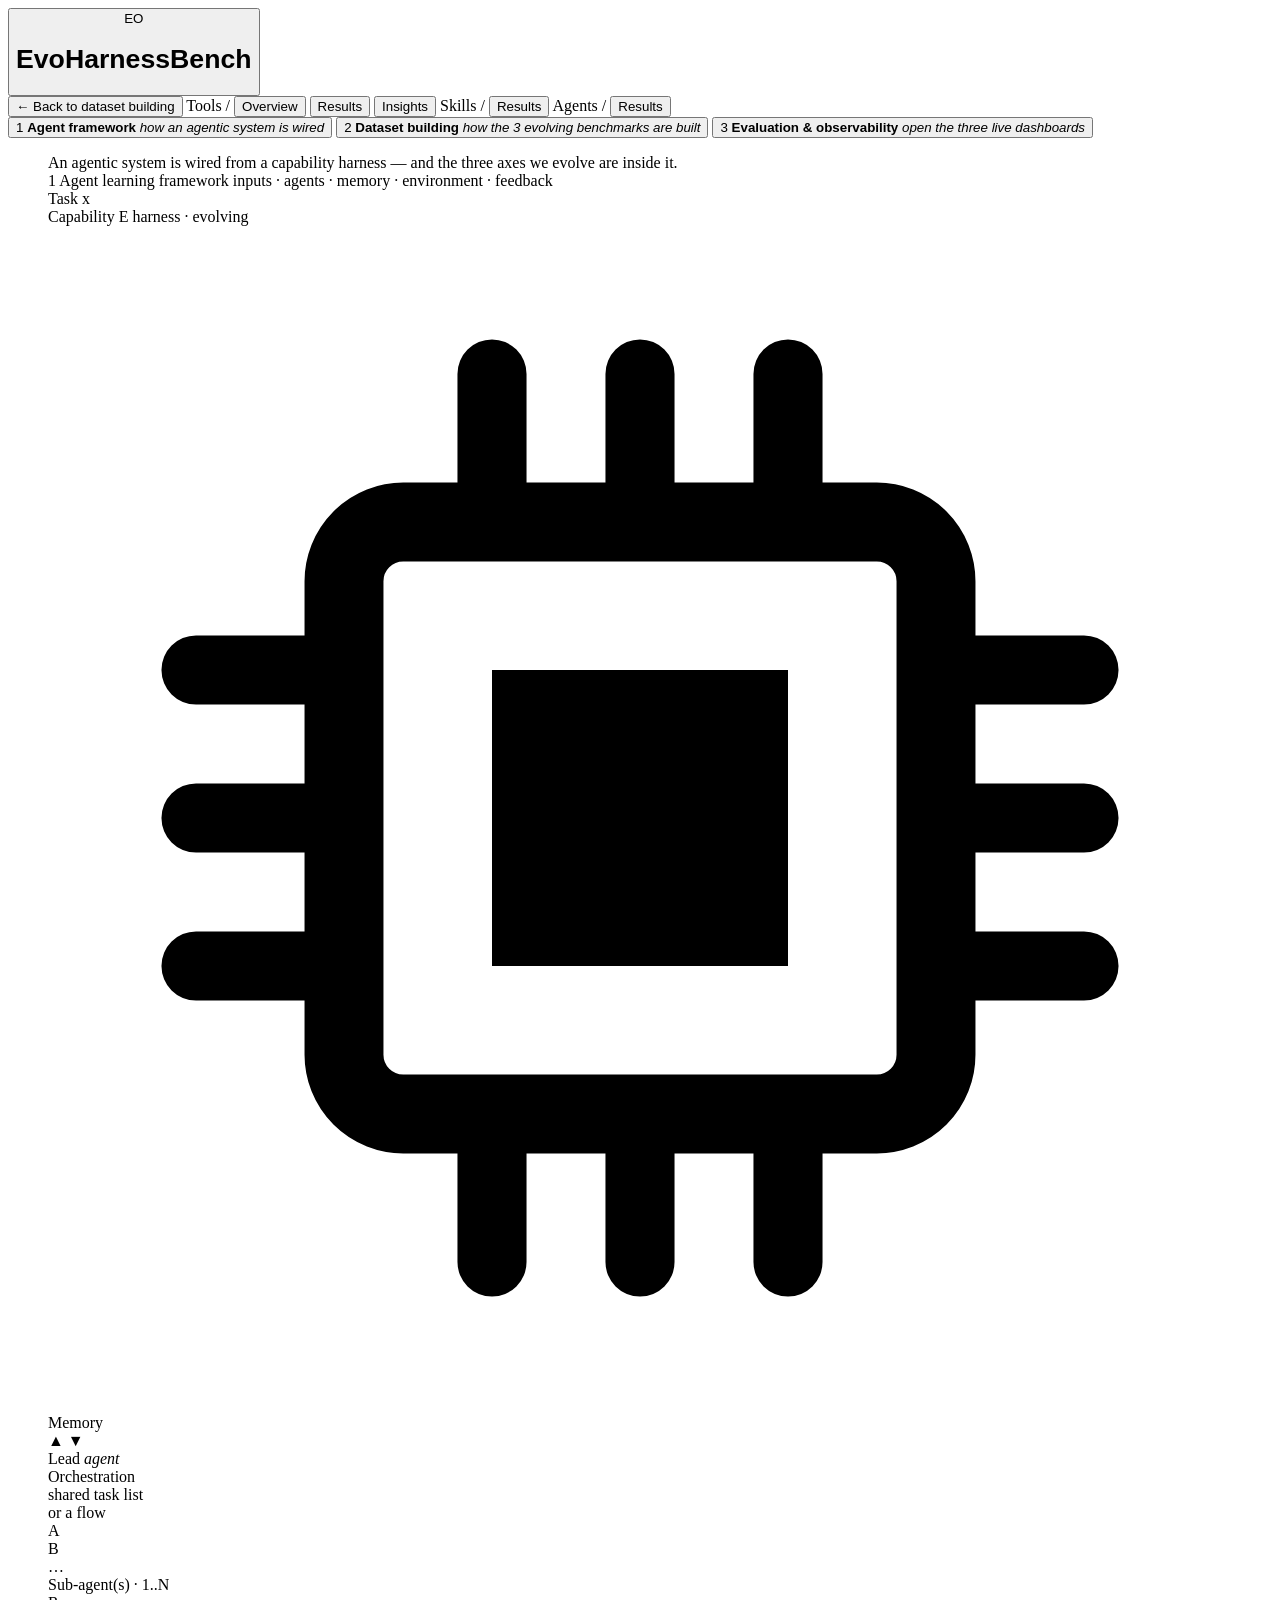
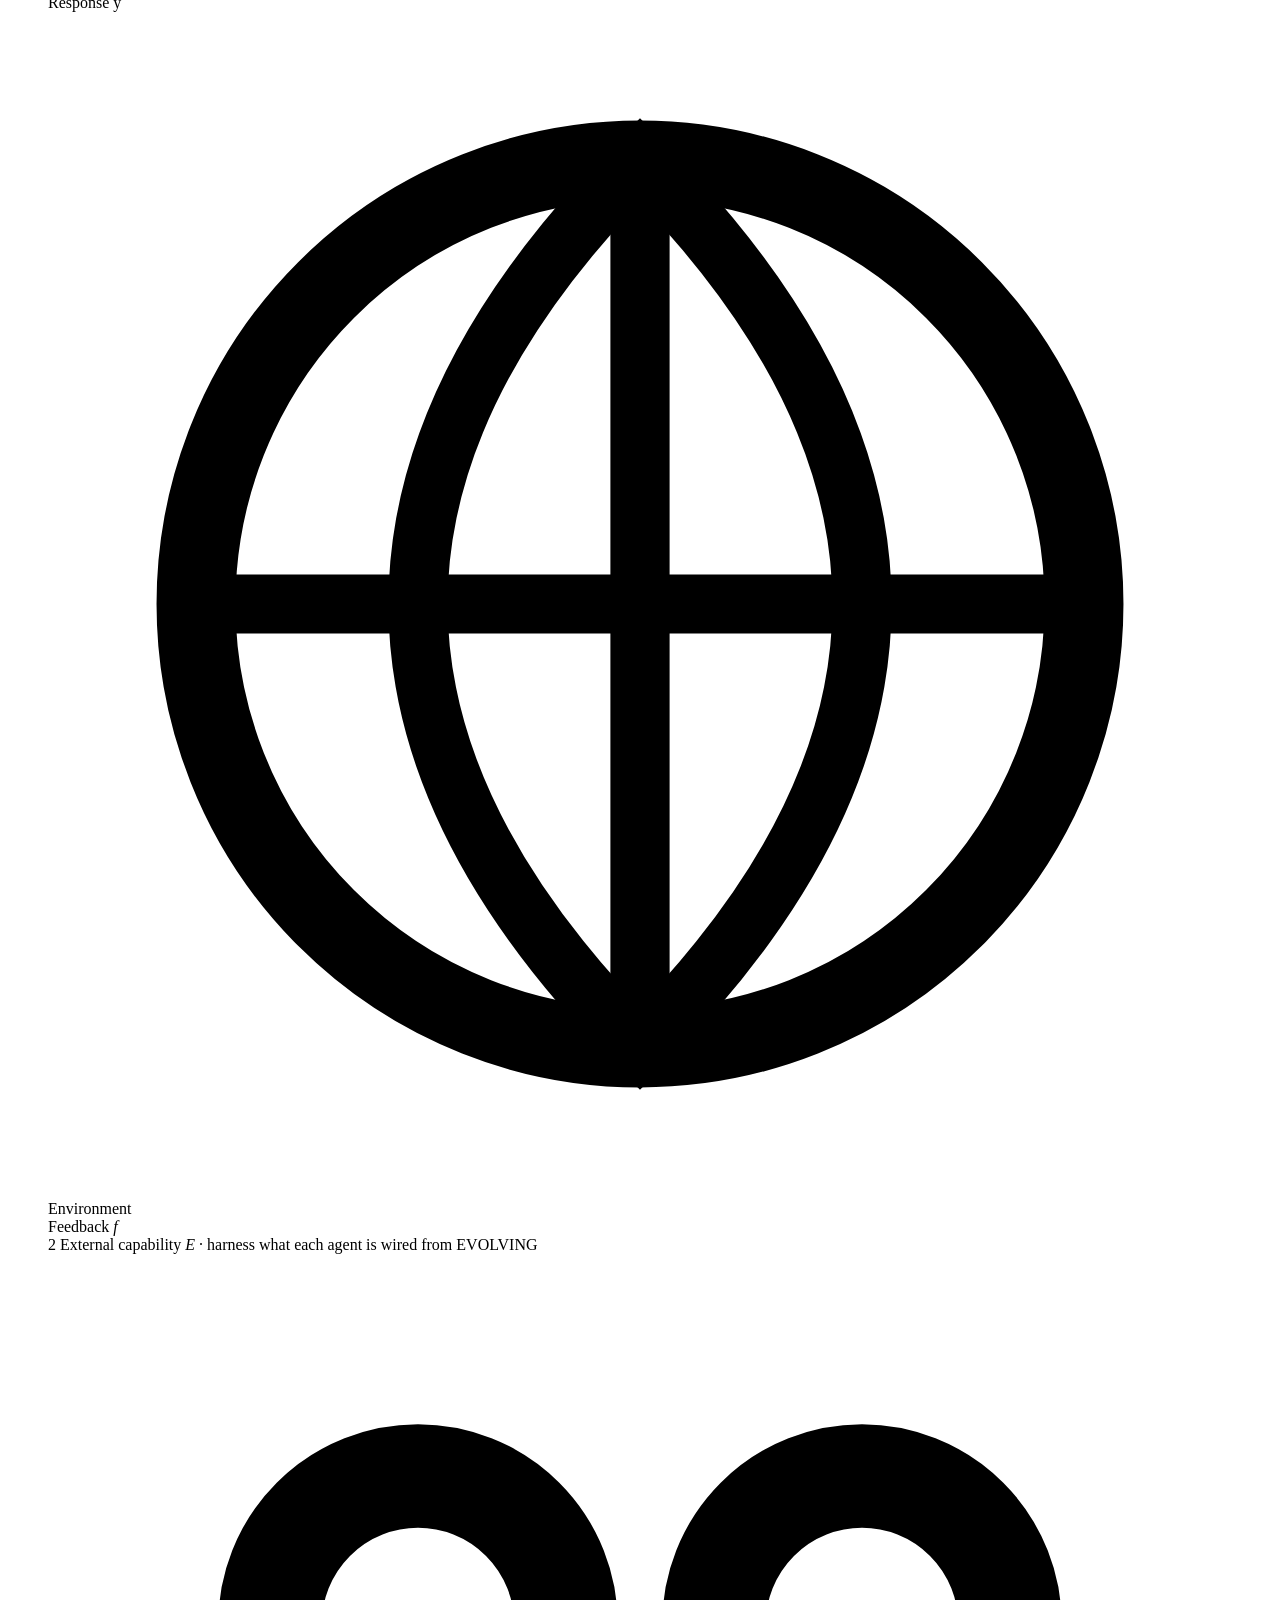
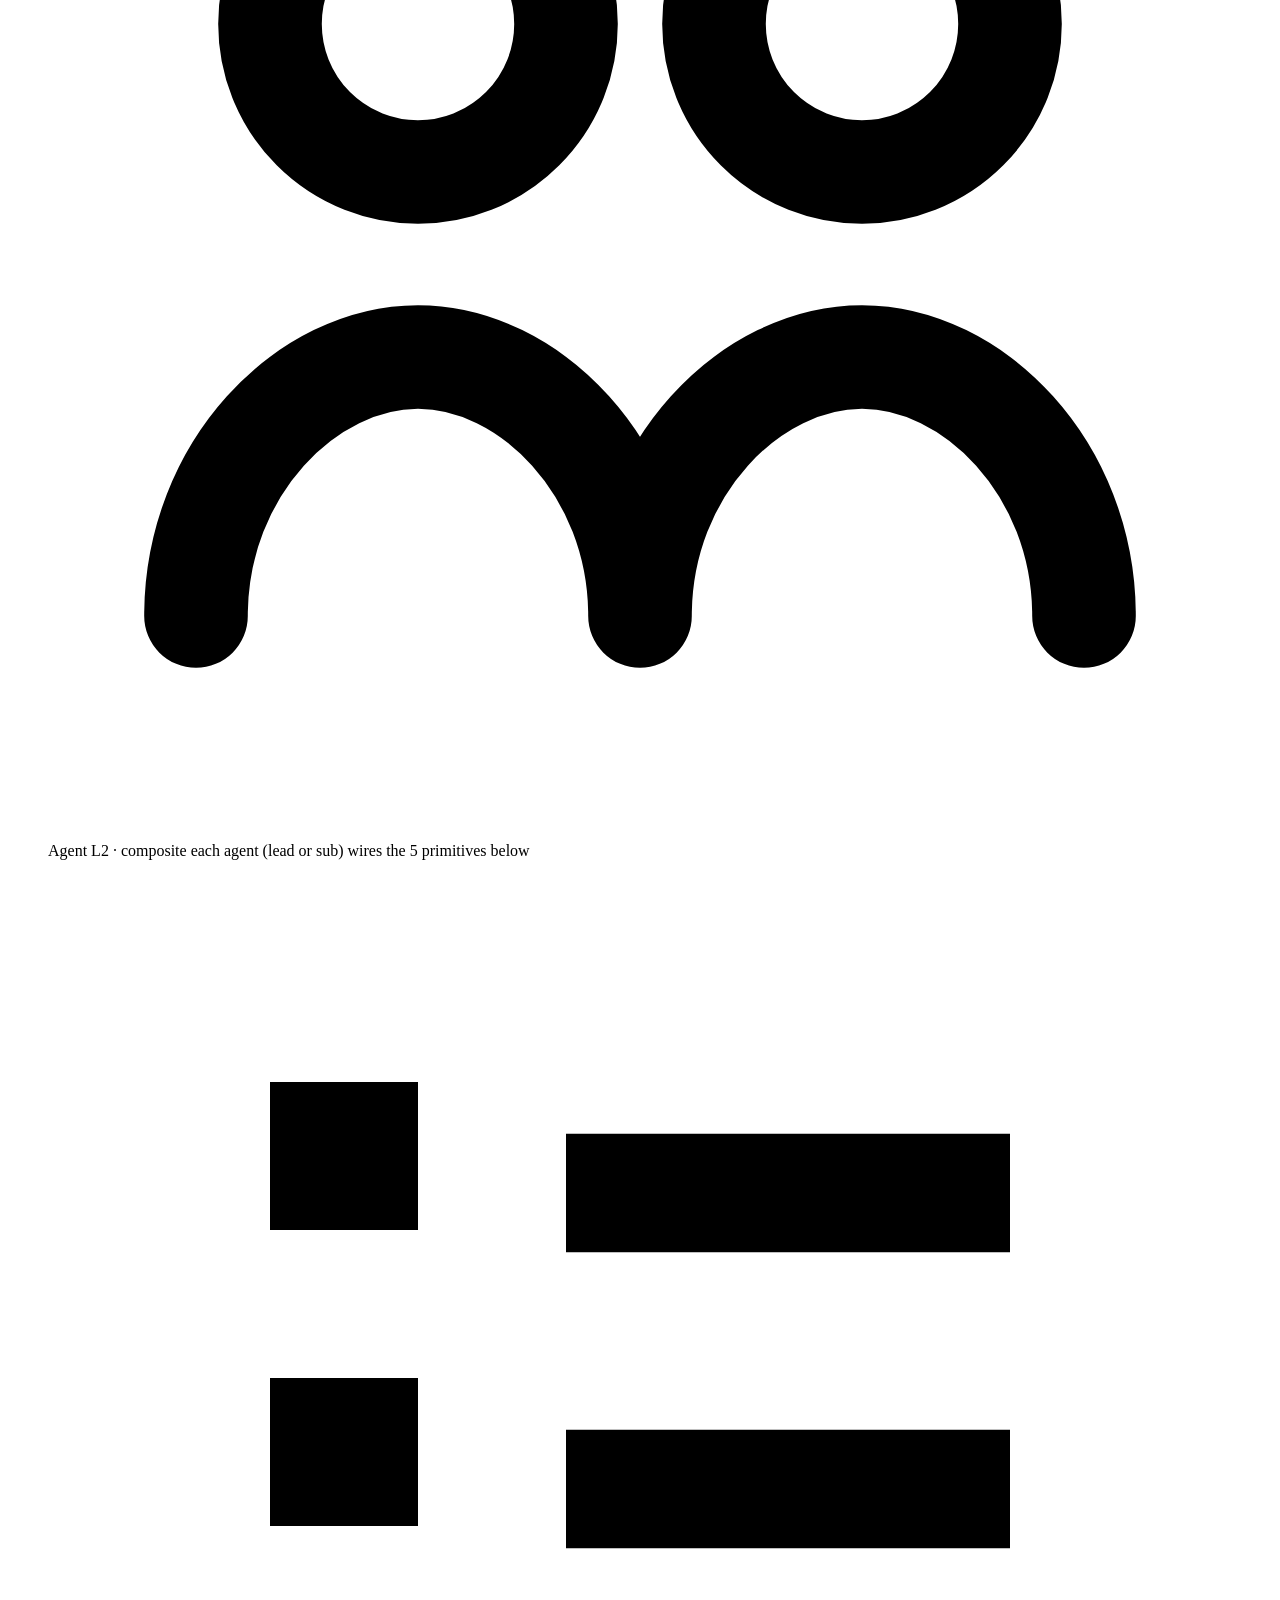
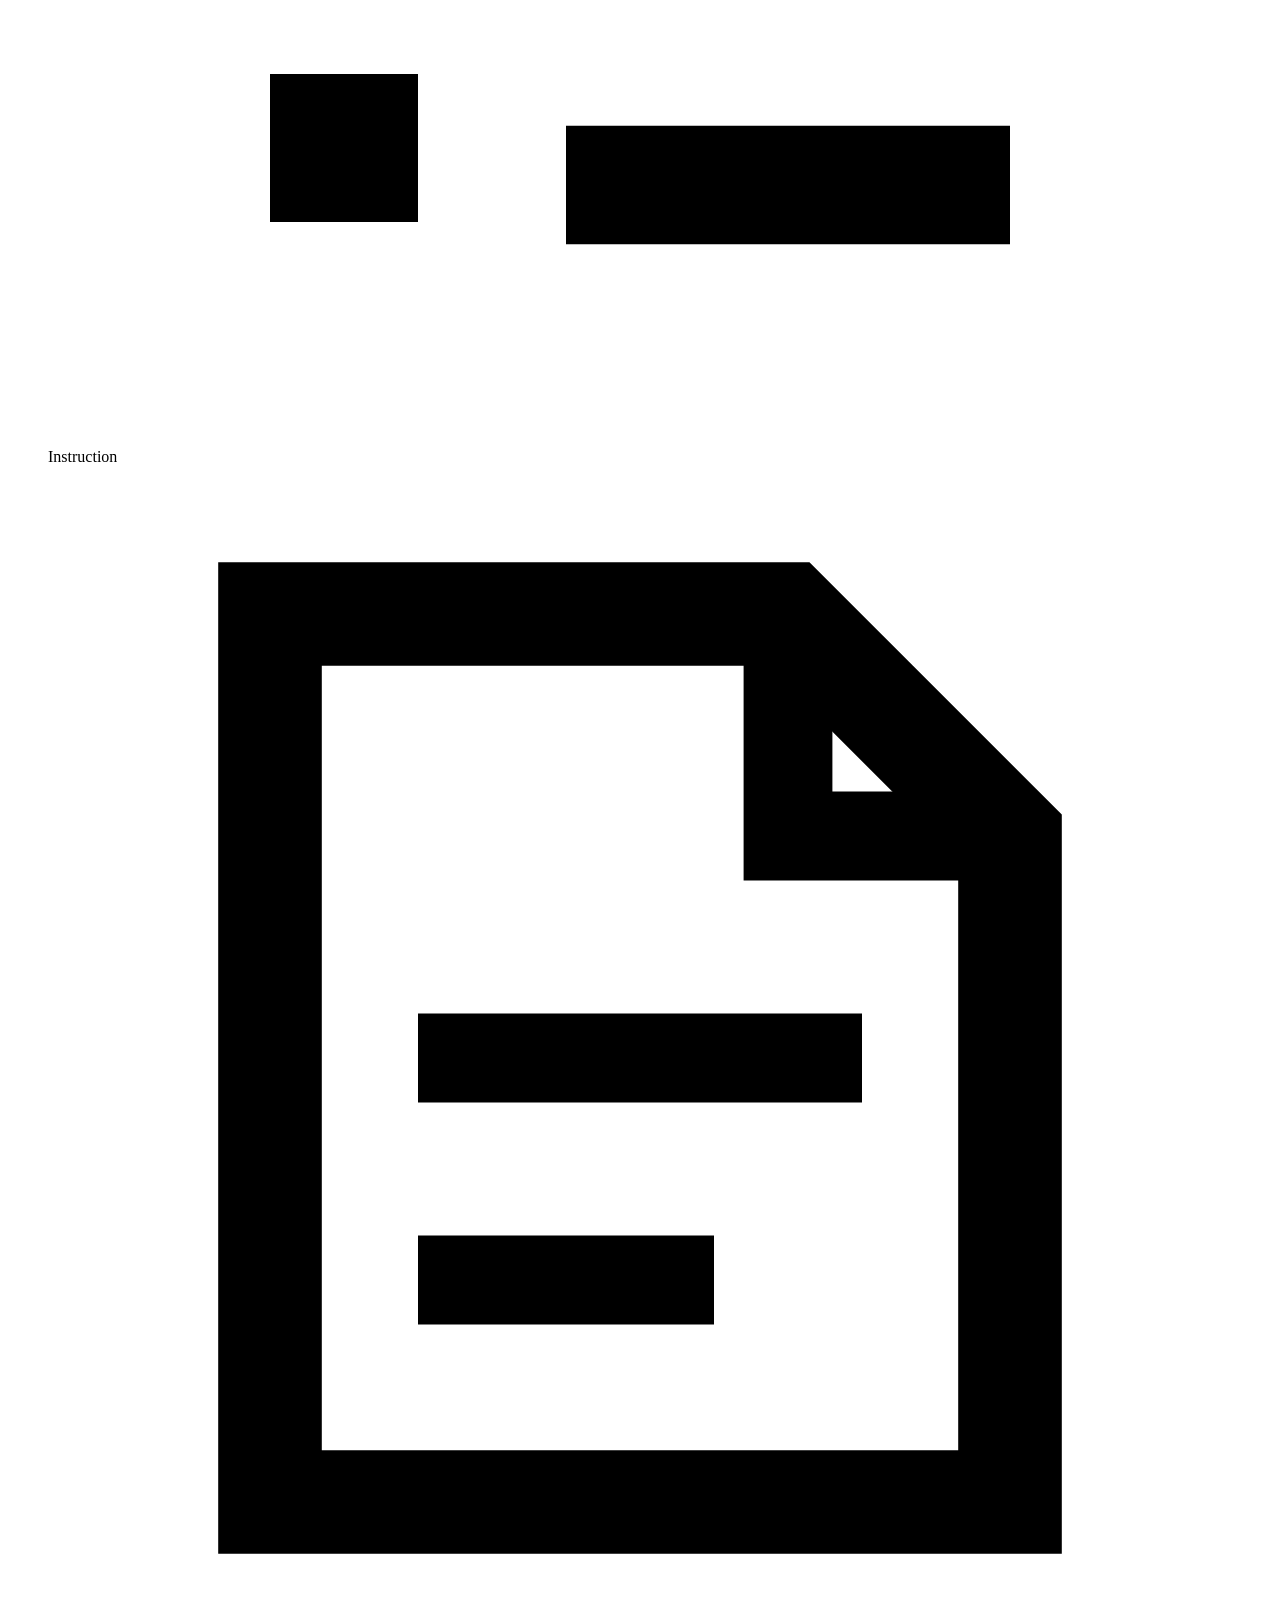
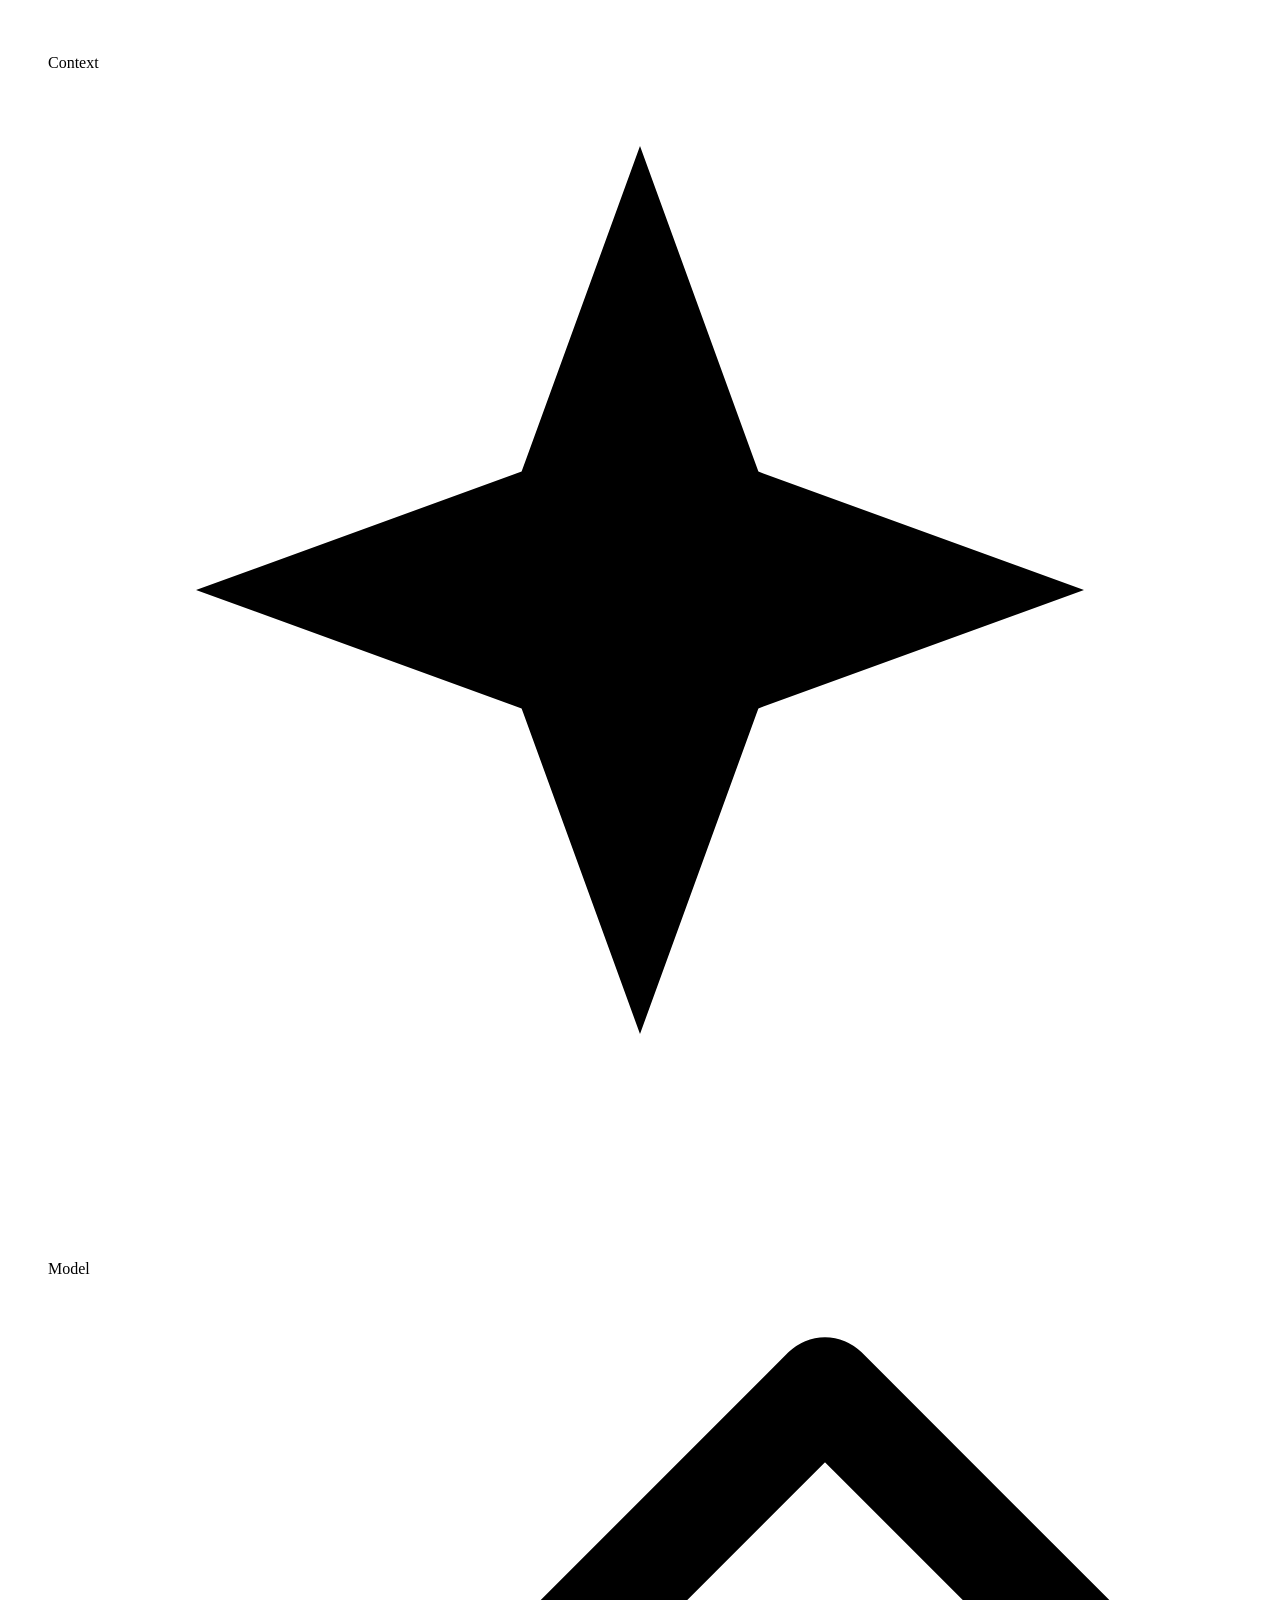
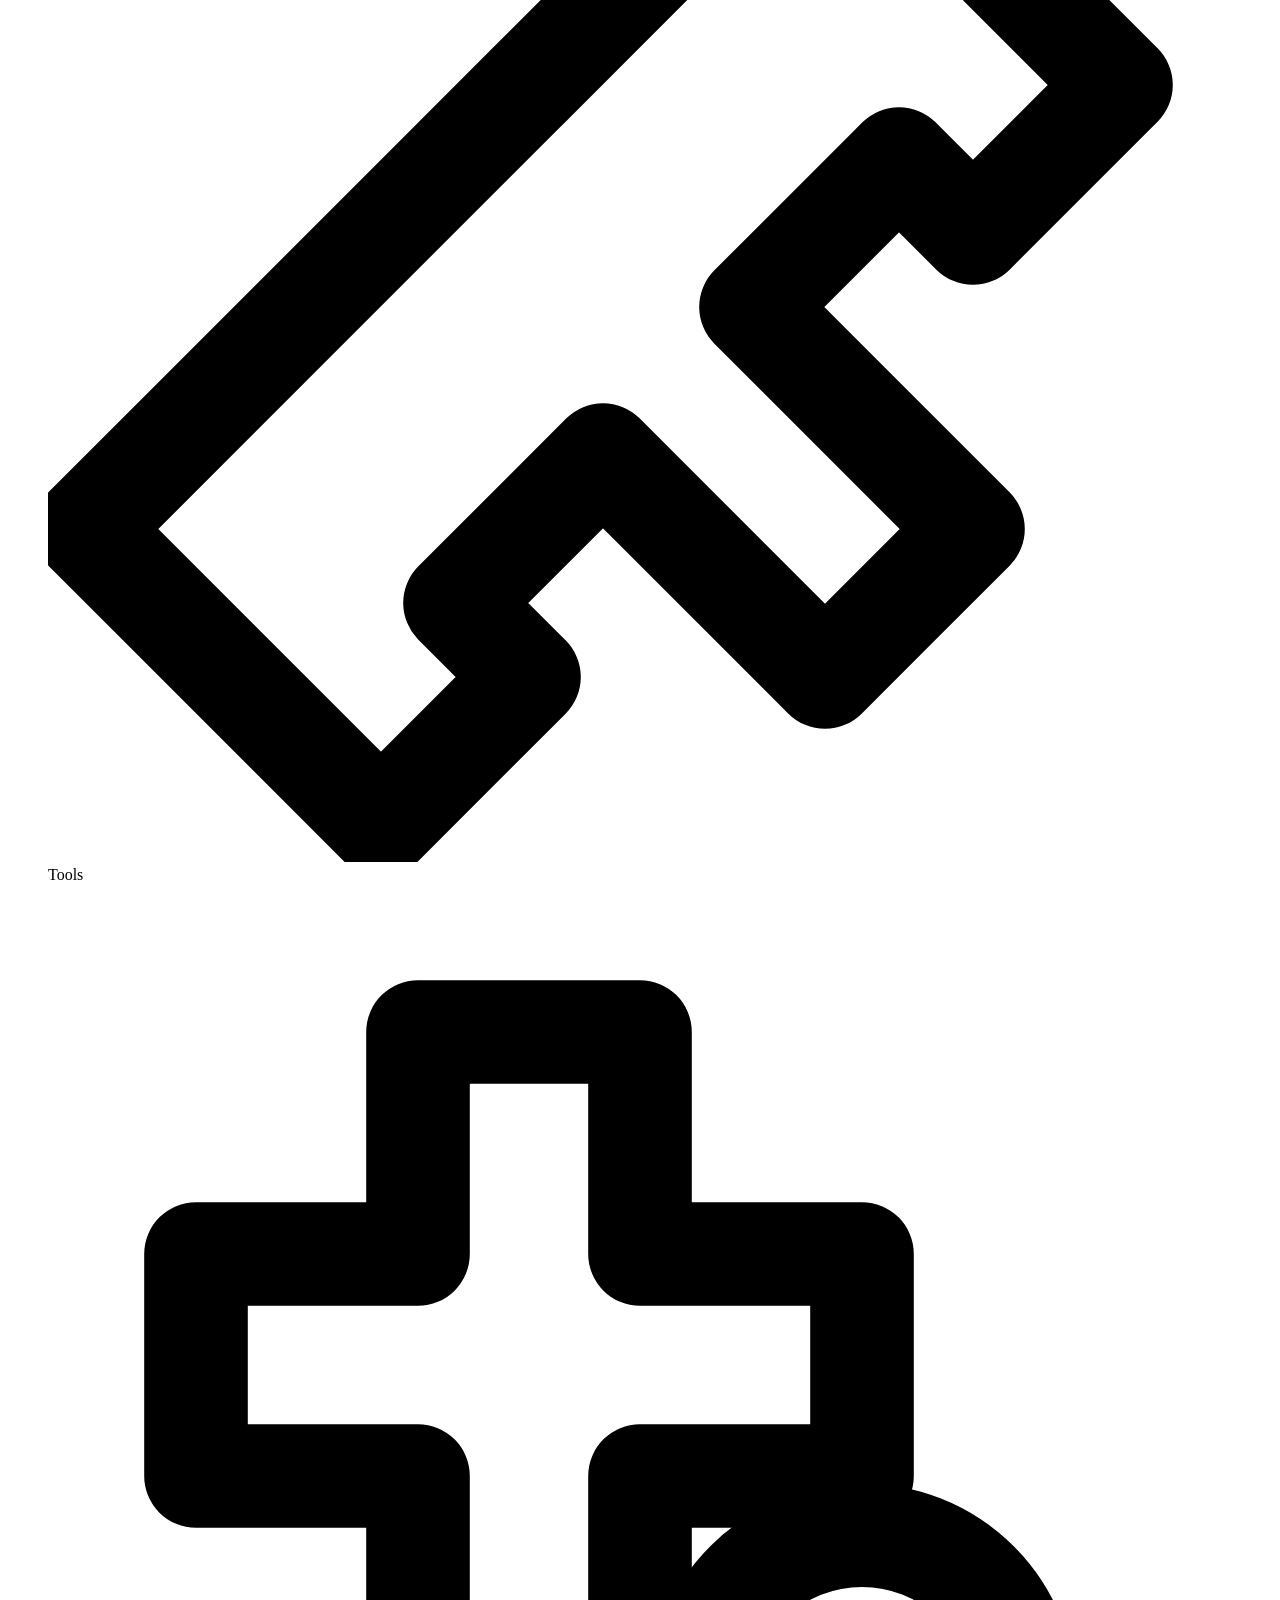
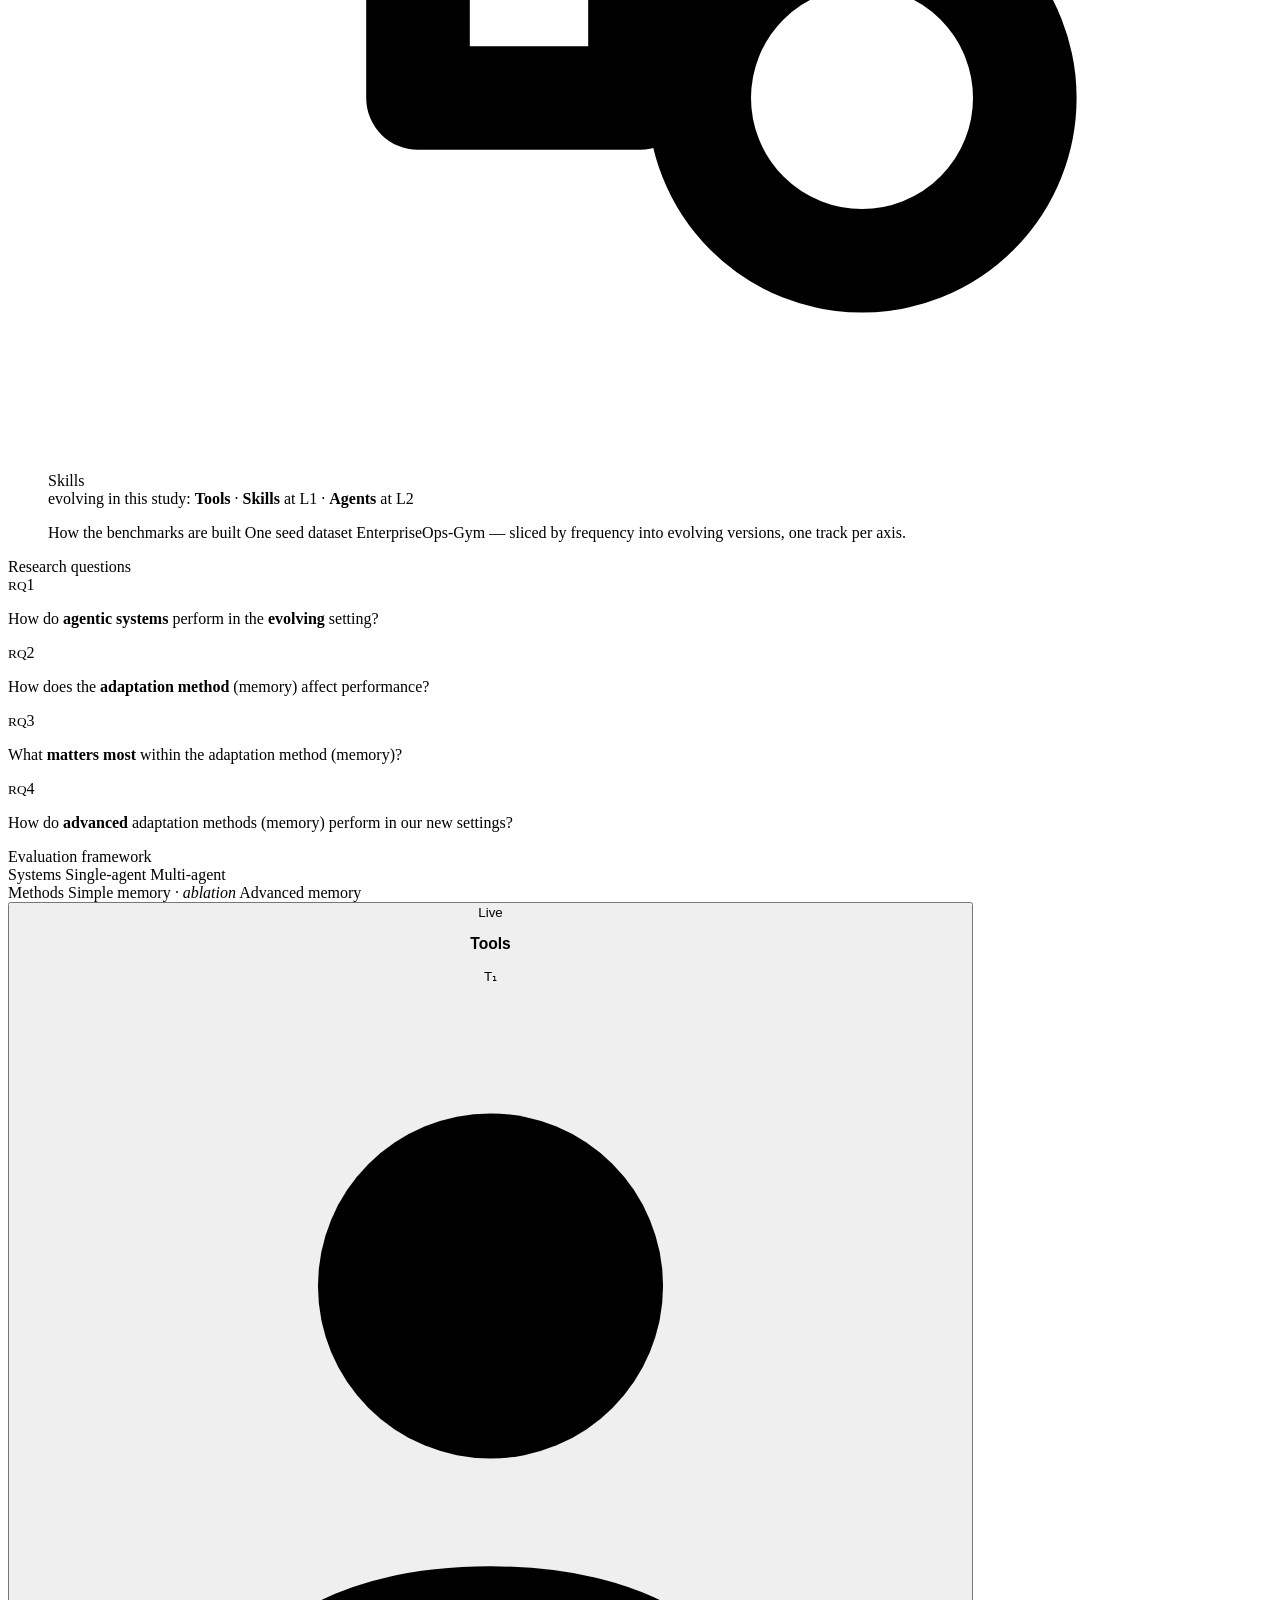
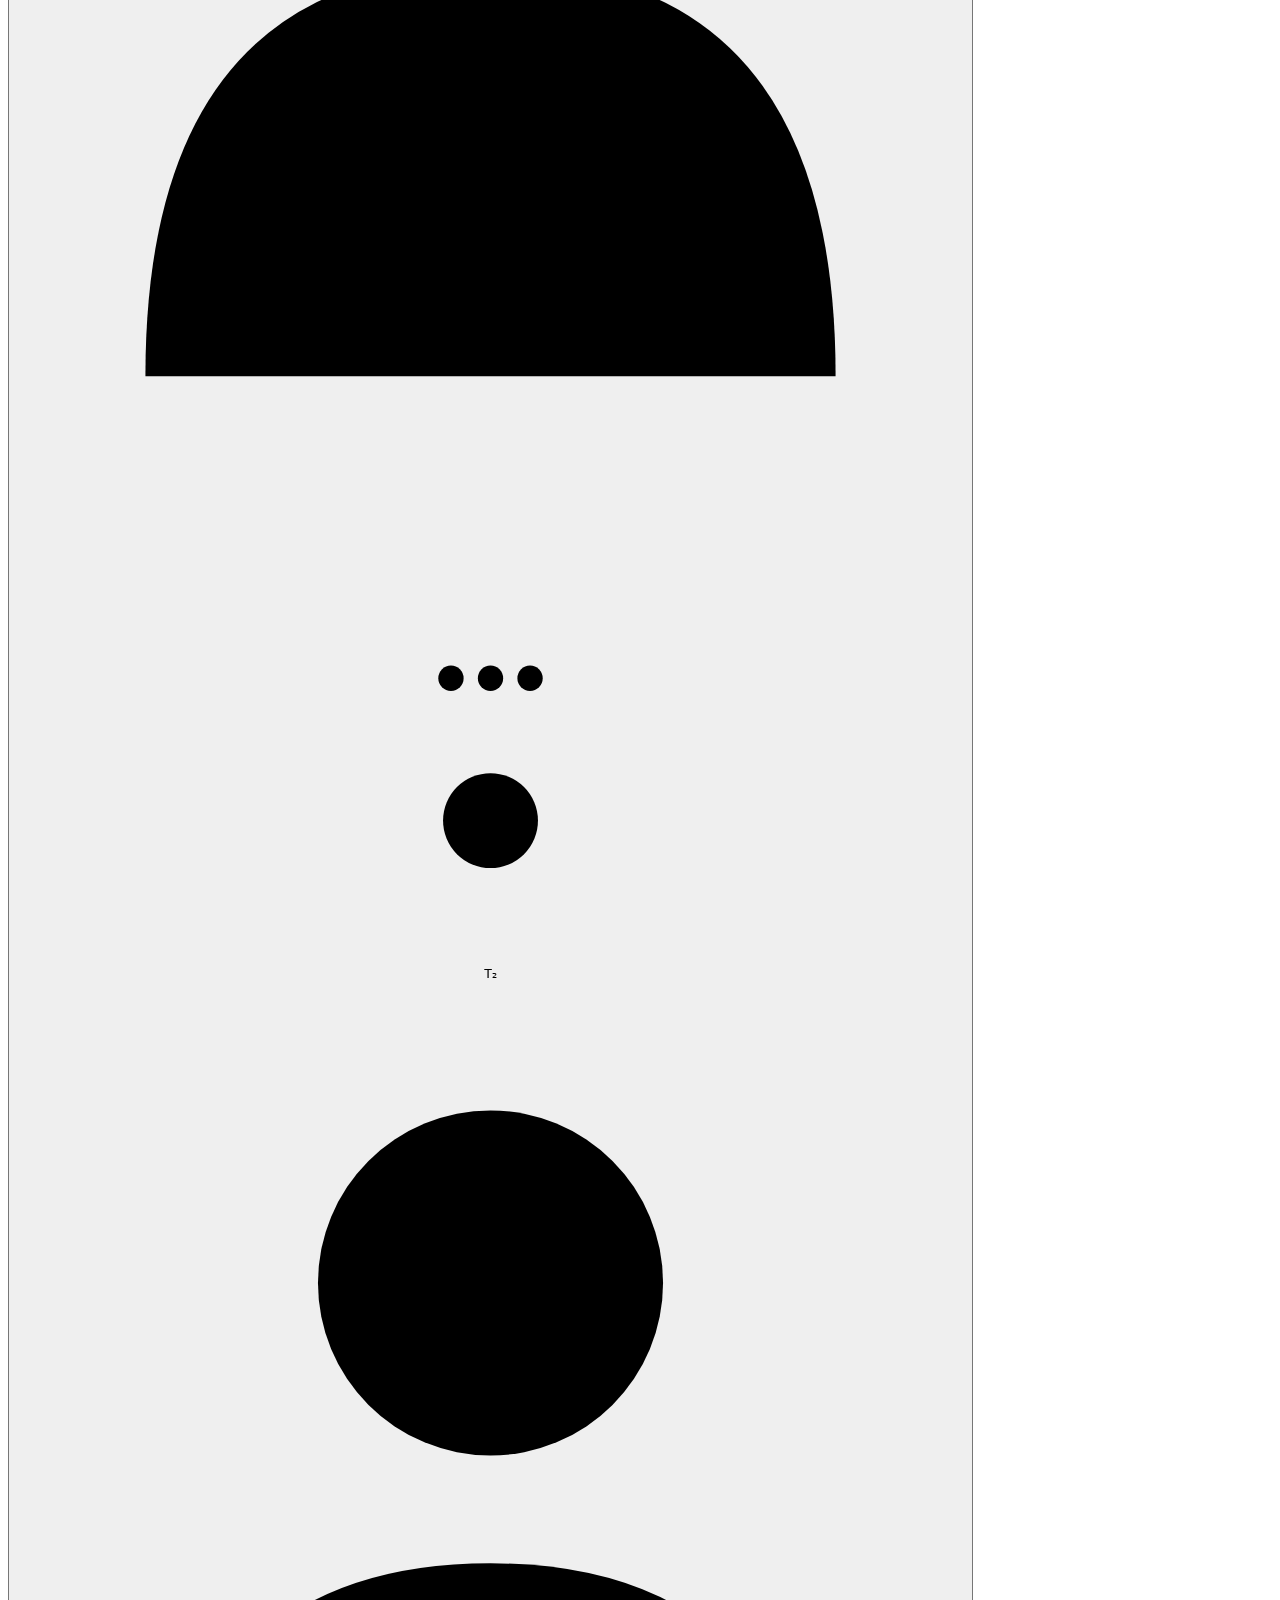
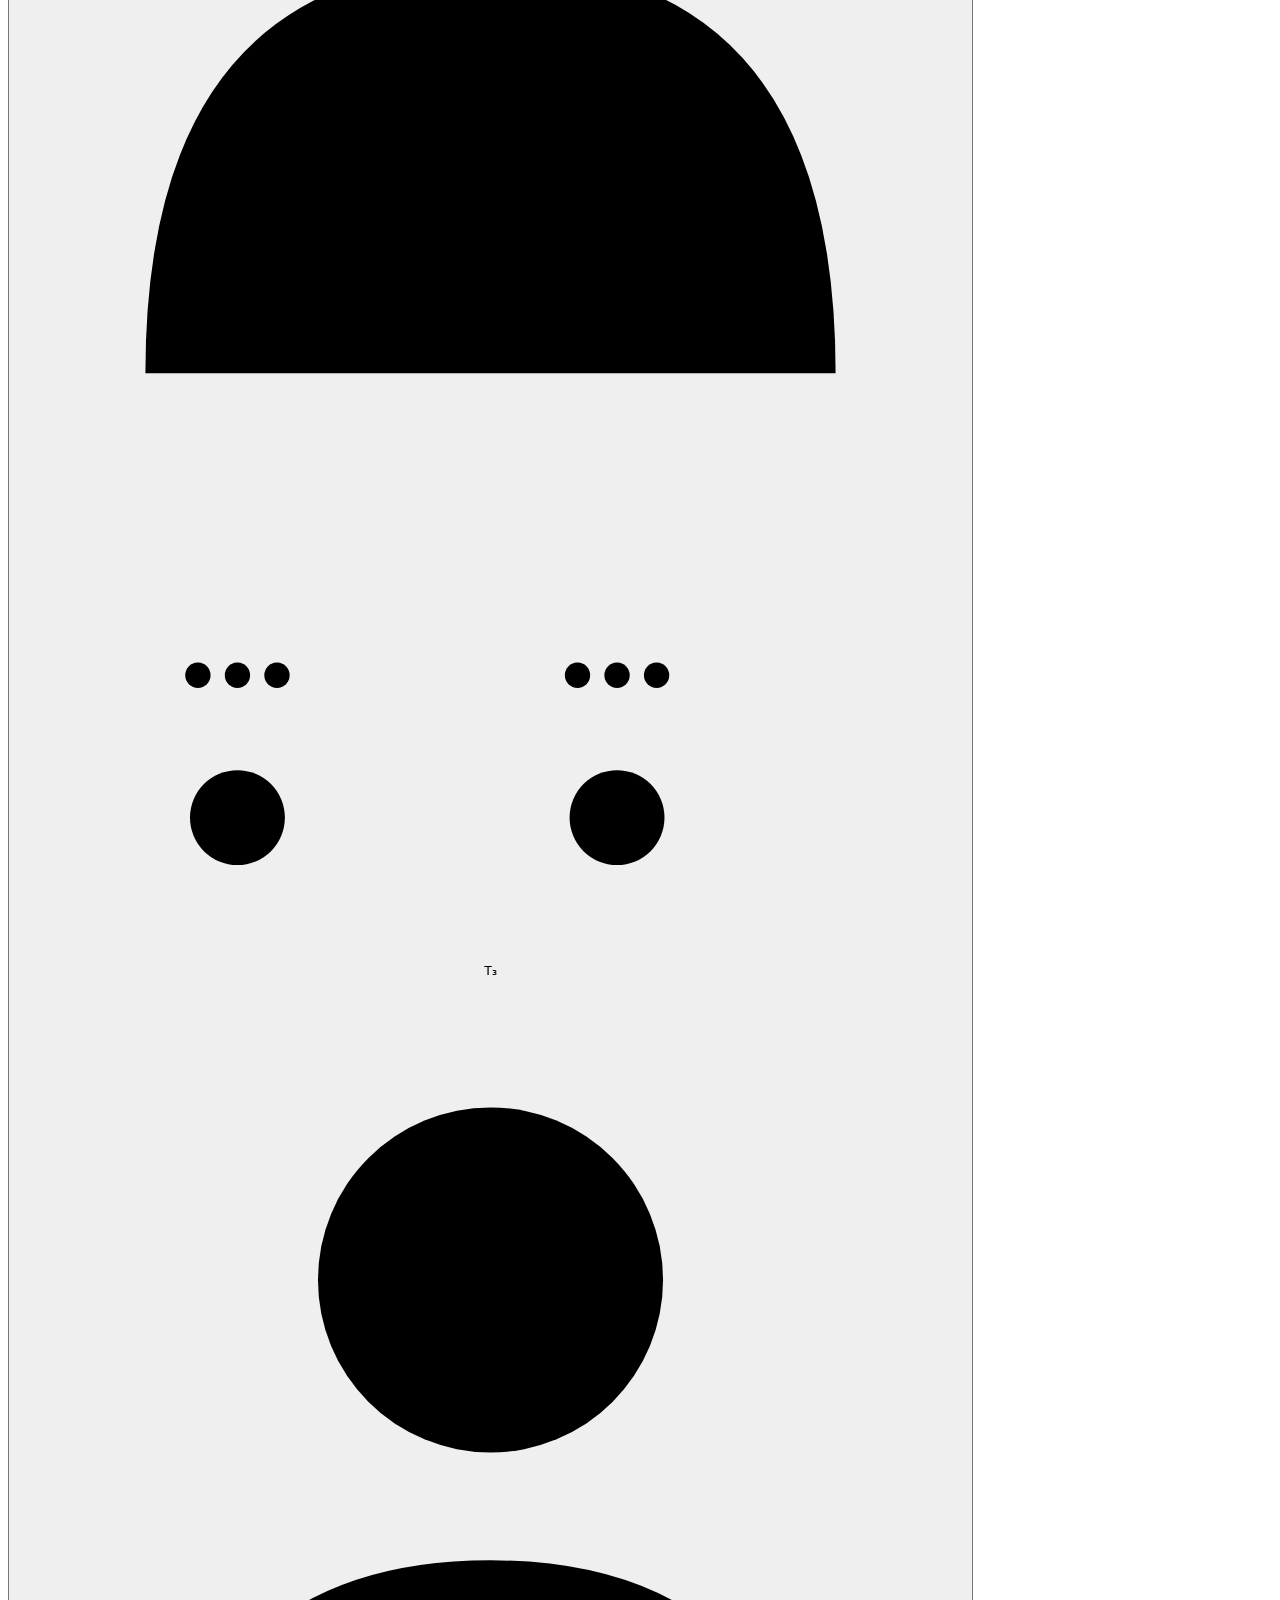
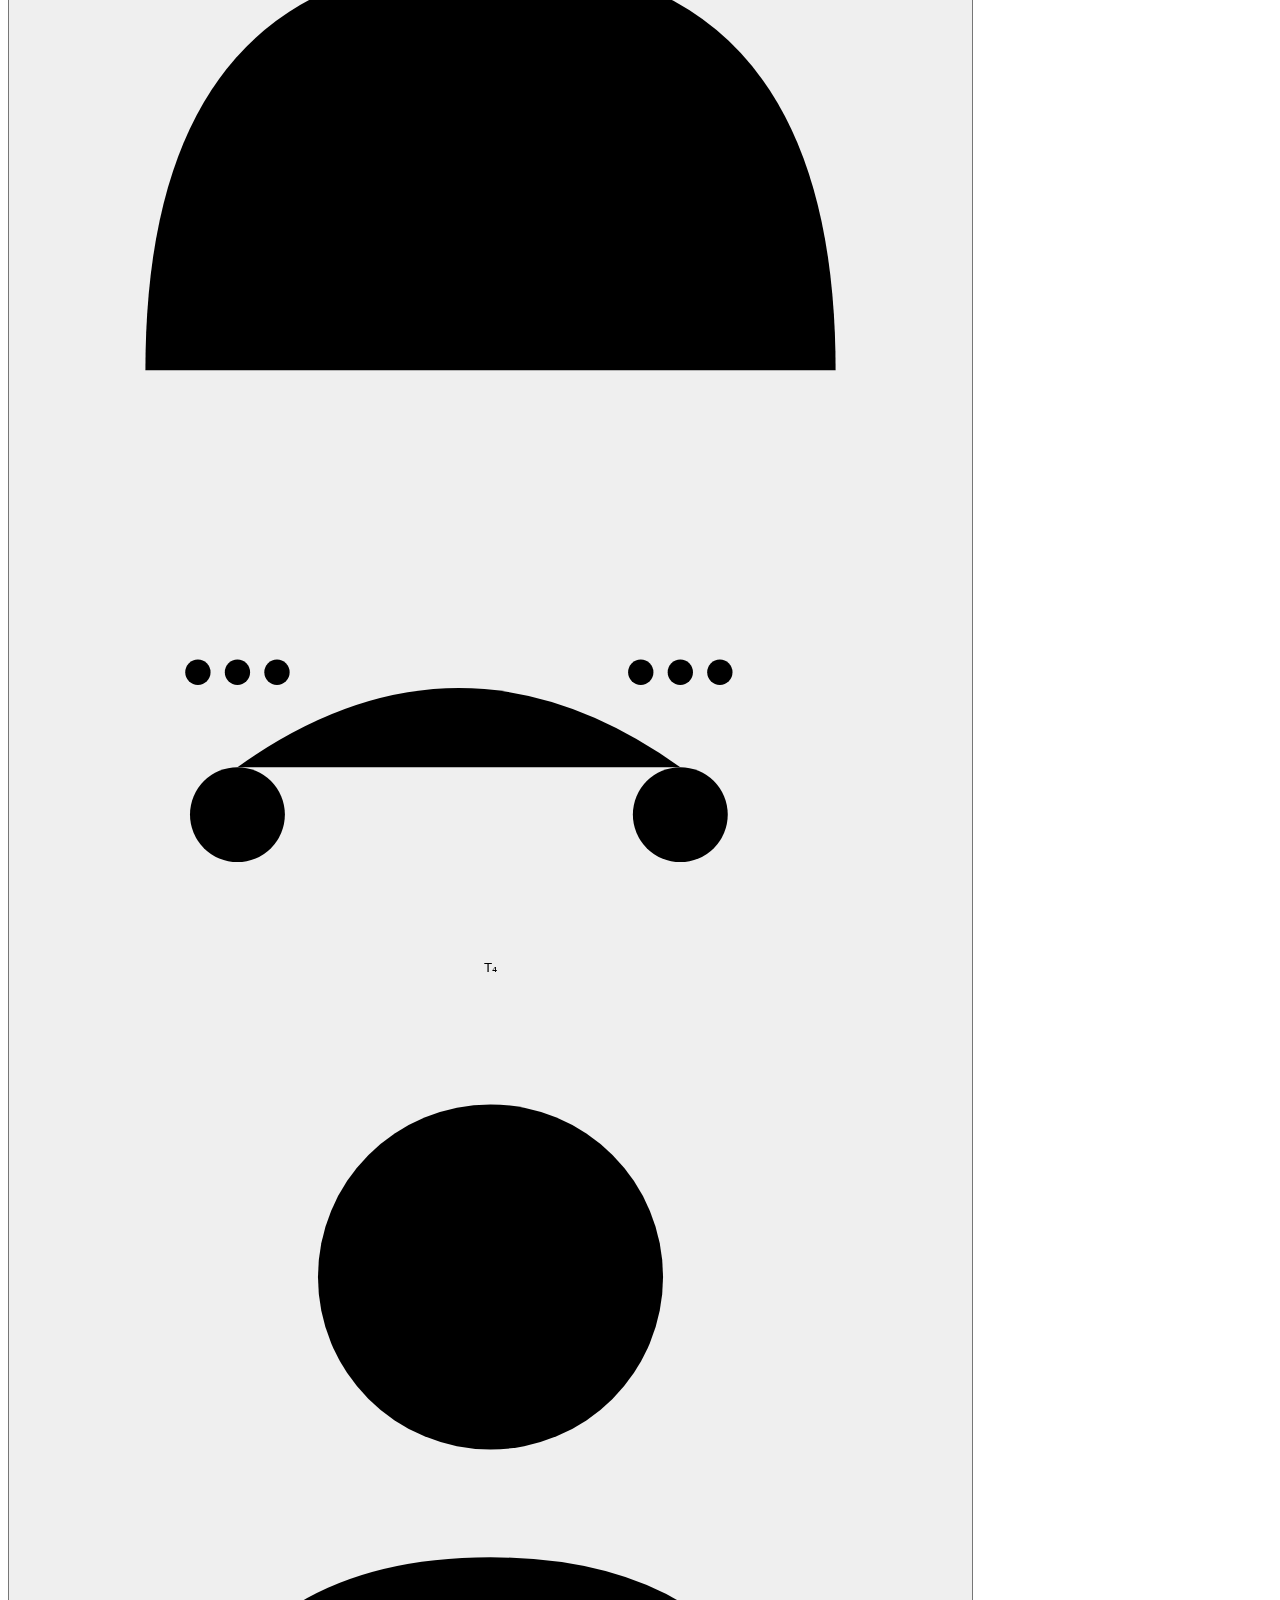
==== commit 8df976f9: "Sync observability dashboard from dev Add the new build_engine.py backend module and refresh the bac" ====
--- a/observability/frontend/index.html
+++ b/observability/frontend/index.html
@@ -3,36 +3,70 @@
   <head>
     <meta charset="utf-8" />
     <meta name="viewport" content="width=device-width, initial-scale=1" />
-    <title>MAS-Evolve Observability</title>
+    <title>EvoHarnessBench</title>
     <link rel="stylesheet" href="/static/styles.css" />
   </head>
   <body>
     <header class="topbar">
-      <button class="brand brand-button" data-tab="landing" title="Back to MAS-Evolve home">
+      <button class="brand brand-button" data-tab="landing" title="Back to EvoHarnessBench home">
         <span class="logo">EO</span>
-        <h1>MAS-Evolve Observability</h1>
+        <h1>EvoHarnessBench</h1>
       </button>
       <nav class="tabs" id="tabs">
-        <button data-tab="landing" class="tab tab-root" title="Root">⌂</button>
-        <button data-tab="home" class="tab">Overview</button>
-        <button data-tab="datasets" class="tab">Benchmark</button>
-        <button data-tab="results" class="tab">Results</button>
-        <button data-tab="insights" class="tab">Insights</button>
+        <!-- Shown only on the Tools "Benchmark" detail view (which now lives
+             under Dataset building); visibility is toggled in showTab(). -->
+        <button data-db-back="tools" id="back-to-db" class="tab tab-back tab-back-hidden" type="button" title="Back to dataset building">&larr; Back to dataset building</button>
+        <span class="tab-group tab-group-tools">
+          <span class="tab-context">Tools&nbsp;/</span>
+          <button data-tab="home" class="tab">Overview</button>
+          <button data-tab="results" class="tab">Results</button>
+          <button data-tab="insights" class="tab">Insights</button>
+        </span>
+        <span class="tab-group tab-group-skills">
+          <span class="tab-context">Skills&nbsp;/</span>
+          <button data-tab="skill-results" class="tab">Results</button>
+        </span>
+        <span class="tab-group tab-group-agents">
+          <span class="tab-context">Agents&nbsp;/</span>
+          <button data-tab="agents-results" class="tab">Results</button>
+        </span>
       </nav>
     </header>
 
     <main>
       <!-- ============ ROOT LANDING ============ -->
       <section id="landing" class="view active landing-view">
-        <div class="landing-hero">
-          <div class="landing-eyebrow">MAS-Evolve</div>
-          <h2 class="landing-title">What can evolve in a multi-agent system?</h2>
-          <p class="landing-sub">
-            Three orthogonal axes a multi-agent stack can co-evolve along.
-            Pick one to inspect what we have today, what is being explored,
-            and what is still to come.
-          </p>
-        </div>
+        <!-- 3-page landing stepper: Framework · Dataset building · Evaluation & observability -->
+        <nav class="lp-steps" aria-label="Landing sections">
+          <button class="lp-step is-active" data-lp="1" type="button">
+            <span class="lp-step-no">1</span>
+            <span class="lp-step-tx">
+              <b>Agent framework</b>
+              <i>how an agentic system is wired</i>
+            </span>
+          </button>
+          <span class="lp-step-sep" aria-hidden="true"></span>
+          <button class="lp-step" data-lp="2" type="button">
+            <span class="lp-step-no">2</span>
+            <span class="lp-step-tx">
+              <b>Dataset building</b>
+              <i>how the 3 evolving benchmarks are built</i>
+            </span>
+          </button>
+          <span class="lp-step-sep" aria-hidden="true"></span>
+          <button class="lp-step" data-lp="3" type="button">
+            <span class="lp-step-no">3</span>
+            <span class="lp-step-tx">
+              <b>Evaluation &amp; observability</b>
+              <i>open the three live dashboards</i>
+            </span>
+          </button>
+        </nav>
+
+        <div class="lp-pages">
+
+        <!-- ===================== P1 · Agent framework ===================== -->
+        <section class="lp-page is-active" data-lp-page="1" aria-label="Agent framework">
 
         <!-- Higher-level picture, in two stacked panels:
               1. System flow      — Task + Capability E feed a Lead agent
@@ -45,9 +79,8 @@
                  Skills, Agents) match the three cards below. -->
         <figure class="cd-figure" aria-label="System flow and its evolving capability harness">
           <figcaption class="cd-figcap">
-            <span class="cd-figcap-eyebrow">Higher-level picture</span>
             <span class="cd-figcap-title">
-              A multi-agent system is wired from a
+              An agentic system is wired from a
               <span class="cd-figcap-hl">capability harness</span>
               — and the three axes we evolve are inside it.
             </span>
@@ -244,6 +277,67 @@
             </section>
           </div>
         </figure>
+        </section><!-- /P1 -->
+
+        <!-- ==================== P2 · Dataset building ===================== -->
+        <section class="lp-page" data-lp-page="2" aria-label="Dataset building">
+          <figure class="cd-figure db-figure">
+            <figcaption class="cd-figcap">
+              <span class="cd-figcap-eyebrow">How the benchmarks are built</span>
+              <span class="cd-figcap-title">
+                One seed dataset
+                <span class="cd-figcap-hl">EnterpriseOps-Gym</span>
+                — sliced by frequency into evolving versions, one track per axis.
+              </span>
+            </figcaption>
+            <!-- The tracks (Tools · Skills · Agents) + the build animation are
+                 rendered by the DB module in app.js into #db-root. -->
+            <div id="db-root" class="db"></div>
+          </figure>
+        </section><!-- /P2 -->
+
+        <!-- ============== P3 · Evaluation & observability ============== -->
+        <section class="lp-page" data-lp-page="3" aria-label="Evaluation and observability dashboards">
+
+        <!-- Shared framing for all three dashboards: the research questions the
+             evaluation answers, and the system × method matrix it runs over. The
+             per-card prose was removed in favour of this single shared frame. -->
+        <header class="lp-eval-intro">
+          <span class="lp-eval-eyebrow">Research questions</span>
+          <div class="lp-rqs">
+            <article class="lp-rq">
+              <span class="lp-rq-num"><small>RQ</small>1</span>
+              <p>How do <b>agentic systems</b> perform in the <b>evolving</b> setting?</p>
+            </article>
+            <article class="lp-rq">
+              <span class="lp-rq-num"><small>RQ</small>2</span>
+              <p>How does the <b>adaptation method</b> (memory) affect performance?</p>
+            </article>
+            <article class="lp-rq">
+              <span class="lp-rq-num"><small>RQ</small>3</span>
+              <p>What <b>matters most</b> within the adaptation method (memory)?</p>
+            </article>
+            <article class="lp-rq">
+              <span class="lp-rq-num"><small>RQ</small>4</span>
+              <p>How do <b>advanced</b> adaptation methods (memory) perform in our new settings?</p>
+            </article>
+          </div>
+
+          <div class="lp-frame">
+            <span class="lp-frame-title">Evaluation framework</span>
+            <div class="lp-frame-axis">
+              <span class="lp-frame-k">Systems</span>
+              <span class="lp-frame-chip">Single-agent</span>
+              <span class="lp-frame-chip">Multi-agent</span>
+            </div>
+            <span class="lp-frame-div" aria-hidden="true"></span>
+            <div class="lp-frame-axis">
+              <span class="lp-frame-k">Methods</span>
+              <span class="lp-frame-chip">Simple memory <i>· ablation</i></span>
+              <span class="lp-frame-chip">Advanced memory</span>
+            </div>
+          </div>
+        </header>
 
         <div class="landing-grid">
           <!-- ====== Tools ====== -->
@@ -252,11 +346,6 @@
               <span class="landing-card-status status-live">Live</span>
               <h3>Tools</h3>
             </div>
-            <p class="landing-card-desc">
-              How the tool catalog evolves over time — and how agent
-              memory, selection, and usage hold up under capability drift.
-            </p>
-
             <div class="tools-anim" aria-hidden="true">
               <div class="tools-anim-stages">
                 <!-- ============================== T1 ============================== -->
@@ -479,7 +568,7 @@
               </div>
             </div>
 
-            <span class="landing-card-cta">Open tools observability →</span>
+            <span class="landing-card-cta">Open tool evaluation &amp; observability →</span>
           </button>
 
           <!-- ====== Skills ====== -->
@@ -489,20 +578,11 @@
                must SELF-EVOLVE — author its own covering skills (skill.write),
                then SELECT & FOLLOW them. Pressure = coverage gaps + redundancy
                + follow mistakes as more underlying skills are required. -->
-          <div class="landing-card landing-card--skills">
+          <button class="landing-card landing-card--skills" data-tab="skill-results" type="button">
             <div class="landing-card-head">
-              <span class="landing-card-status status-preview">Preview</span>
+              <span class="landing-card-status status-live">Live</span>
               <h3>Skills</h3>
             </div>
-            <p class="landing-card-desc">
-              The skill library is <strong>latent and expanding</strong>: a held-out
-              oracle library grows over time (S₁⊊S₂⊊…) and is never shown. We test
-              whether an agent can <strong>self-evolve</strong> — author its own
-              reusable skills (analogues of the oracle), then
-              <strong>select &amp; follow</strong> them — as the underlying library
-              keeps growing.
-            </p>
-
             <div class="tools-anim skills-anim" aria-hidden="true">
               <div class="tools-anim-stages">
                 <!-- ============================== T1 ============================== -->
@@ -744,35 +824,157 @@
               </div>
             </div>
 
-            <span class="landing-card-cta landing-card-cta--muted">Self-evolving skills · benchmark in progress</span>
-          </div>
+            <span class="landing-card-cta">Open skill evaluation &amp; observability →</span>
+          </button>
 
           <!-- ====== Agents ====== -->
-          <div class="landing-card landing-card--agents landing-card--todo" aria-disabled="true">
+          <button class="landing-card landing-card--agents" data-tab="agents-results" type="button">
             <div class="landing-card-head">
-              <span class="landing-card-status status-todo">TODO</span>
+              <span class="landing-card-status status-live">Live</span>
               <h3>Agents</h3>
             </div>
-            <p class="landing-card-desc">
-              How agent roles, hierarchies, and routing policies should
-              themselves evolve as the surrounding tool and skill catalogs
-              shift. Not yet instrumented.
-            </p>
-            <div class="landing-card-placeholder">
-              <div class="placeholder-row">
-                <span class="placeholder-bar w-50"></span>
-                <span class="placeholder-bar w-40"></span>
+            <!-- ORCHESTRATION-centric figure (deliberately UNLIKE the Tools card:
+                 no tool squares, no linear tool-call trajectory). Each column is a
+                 delegation tree — a lead ORCHESTRATOR fans delegation lines down
+                 onto a roster of SUB-AGENTS, each drawn as an agent silhouette (a
+                 sub-agent *is* an agent). Across T₁..T₄ the roster GROWS (A₁⊊A₂⊊…);
+                 the lead delegates + coordinates the right specialists while
+                 carried agents become distractors — until it MISROUTES (red) and
+                 the task verdict flips ✗. -->
+            <div class="tools-anim agents-anim" aria-hidden="true">
+              <div class="tools-anim-stages">
+                <!-- ============================== T1 ============================== -->
+                <!-- roster=2 · single-subtask: orchestrator delegates to 1 sub-agent → ✓ -->
+                <div class="tools-anim-stage" data-stage="T1">
+                  <div class="tools-anim-label">T₁</div>
+                  <div class="orch-lead">
+                    <svg class="agent-icon agent-icon--lead" viewBox="0 0 22 24" style="--d:.30s">
+                      <circle class="ag-head" cx="11" cy="7" r="4"/>
+                      <path   class="ag-body" d="M 3 23 Q 3 13.5, 11 13.5 Q 19 13.5, 19 23 Z"/>
+                    </svg>
+                    <span class="orch-tag" style="--d:.40s">orchestrator</span>
+                  </div>
+                  <!-- delegation fan: one-to-many spawn = the orchestration signal. -->
+                  <svg class="orch-fan" viewBox="0 0 100 18" preserveAspectRatio="none">
+                    <path class="spawn" d="M 50 0 L 30 18" style="--d:.85s"/>
+                  </svg>
+                  <!-- roster of sub-agents (each an AGENT, not a tool). -->
+                  <div class="agent-pool">
+                    <span class="sub-agent is-spawn" style="--d:.50s; --ds:1.05s"><i class="sa-res sa-res--ok">✓</i></span>
+                    <span class="sub-agent is-idle"  style="--d:.60s"></span>
+                  </div>
+                  <div class="orch-verdict orch-verdict--ok" style="--d:1.25s">task ✓</div>
+                </div>
+
+                <!-- ============================== T2 ============================== -->
+                <!-- roster=3 (+1 new) · task needs 2 → orchestrator delegates &
+                     COORDINATES 2 sub-agents; both run → ✓ -->
+                <div class="tools-anim-stage" data-stage="T2">
+                  <div class="tools-anim-label">T₂</div>
+                  <div class="orch-lead">
+                    <svg class="agent-icon agent-icon--lead" viewBox="0 0 22 24" style="--d:.95s">
+                      <circle class="ag-head" cx="11" cy="7" r="4"/>
+                      <path   class="ag-body" d="M 3 23 Q 3 13.5, 11 13.5 Q 19 13.5, 19 23 Z"/>
+                    </svg>
+                    <span class="orch-tag" style="--d:1.05s">orchestrator</span>
+                  </div>
+                  <!-- two delegation lines = the lead coordinating two sub-agents. -->
+                  <svg class="orch-fan" viewBox="0 0 100 18" preserveAspectRatio="none">
+                    <path class="spawn" d="M 50 0 L 24 18" style="--d:1.55s"/>
+                    <path class="spawn" d="M 50 0 L 76 18" style="--d:1.70s"/>
+                  </svg>
+                  <div class="agent-pool">
+                    <span class="sub-agent is-spawn" style="--d:1.15s; --ds:1.90s"><i class="sa-res sa-res--ok">✓</i></span>
+                    <span class="sub-agent is-idle"  style="--d:1.25s"></span>
+                    <span class="sub-agent is-spawn is-new" style="--d:1.35s; --ds:2.00s"><i class="sa-res sa-res--ok">✓</i></span>
+                  </div>
+                  <div class="orch-verdict orch-verdict--ok" style="--d:2.25s">task ✓</div>
+                </div>
+
+                <!-- ============================== T3 ============================== -->
+                <!-- roster=4 (+2 new) · DISTRACTORS appear; the lead still delegates
+                     to the 2 right specialists and avoids the distractors → ✓ -->
+                <div class="tools-anim-stage" data-stage="T3">
+                  <div class="tools-anim-label">T₃</div>
+                  <div class="orch-lead">
+                    <svg class="agent-icon agent-icon--lead" viewBox="0 0 22 24" style="--d:1.70s">
+                      <circle class="ag-head" cx="11" cy="7" r="4"/>
+                      <path   class="ag-body" d="M 3 23 Q 3 13.5, 11 13.5 Q 19 13.5, 19 23 Z"/>
+                    </svg>
+                    <span class="orch-tag" style="--d:1.80s">orchestrator</span>
+                  </div>
+                  <svg class="orch-fan" viewBox="0 0 100 18" preserveAspectRatio="none">
+                    <path class="spawn" d="M 50 0 L 16 18" style="--d:2.40s"/>
+                    <path class="spawn" d="M 50 0 L 58 18" style="--d:2.55s"/>
+                  </svg>
+                  <!-- two carried sub-agents are now DISTRACTORS for this task. -->
+                  <div class="agent-pool">
+                    <span class="sub-agent is-spawn" style="--d:1.90s; --ds:2.75s"><i class="sa-res sa-res--ok">✓</i></span>
+                    <span class="sub-agent is-distract" style="--d:2.00s"></span>
+                    <span class="sub-agent is-spawn is-new" style="--d:2.10s; --ds:2.85s"><i class="sa-res sa-res--ok">✓</i></span>
+                    <span class="sub-agent is-distract is-new" style="--d:2.20s"></span>
+                  </div>
+                  <div class="orch-verdict orch-verdict--ok" style="--d:3.30s">task ✓</div>
+                </div>
+
+                <!-- ============================== T4 ============================== -->
+                <!-- roster=6 (+2 new) · distractors dominate: the lead MISROUTES to a
+                     carried distractor (red line + red sub-agent ✗) and under-
+                     coordinates the rest — task verdict flips ✗ -->
+                <div class="tools-anim-stage" data-stage="T4">
+                  <div class="tools-anim-label">T₄</div>
+                  <div class="orch-lead">
+                    <svg class="agent-icon agent-icon--lead" viewBox="0 0 22 24" style="--d:2.55s">
+                      <circle class="ag-head" cx="11" cy="7" r="4"/>
+                      <path   class="ag-body" d="M 3 23 Q 3 13.5, 11 13.5 Q 19 13.5, 19 23 Z"/>
+                    </svg>
+                    <span class="orch-tag" style="--d:2.65s">orchestrator</span>
+                  </div>
+                  <!-- one good delegation + one MISROUTE (red) to a distractor. -->
+                  <svg class="orch-fan" viewBox="0 0 100 18" preserveAspectRatio="none">
+                    <path class="spawn"      d="M 50 0 L 14 18" style="--d:3.45s"/>
+                    <path class="spawn--bad" d="M 50 0 L 46 18" style="--d:3.60s"/>
+                  </svg>
+                  <div class="agent-pool">
+                    <span class="sub-agent is-spawn" style="--d:2.75s; --ds:3.80s"><i class="sa-res sa-res--ok">✓</i></span>
+                    <span class="sub-agent is-distract" style="--d:2.85s"></span>
+                    <span class="sub-agent is-misroute" style="--d:2.95s; --ds:3.95s"><i class="sa-res sa-res--bad">✗</i></span>
+                    <span class="sub-agent is-distract" style="--d:3.05s"></span>
+                    <span class="sub-agent is-idle is-new" style="--d:3.15s"></span>
+                    <span class="sub-agent is-distract is-new" style="--d:3.25s"></span>
+                  </div>
+                  <div class="orch-verdict orch-verdict--bad" style="--d:4.50s">task ✗</div>
+                </div>
               </div>
-              <div class="placeholder-row">
-                <span class="placeholder-bar w-30"></span>
-                <span class="placeholder-bar w-60"></span>
+
+              <div class="tools-anim-legend">
+                <span class="tools-anim-leg"><i class="dot dot--orch"></i> orchestrator (lead agent)</span>
+                <span class="tools-anim-leg"><i class="dot dot--deleg"></i> delegate (spawn)</span>
+                <span class="tools-anim-leg"><i class="dot dot--subok"></i> sub-agent · ran ✓</span>
+                <span class="tools-anim-leg"><i class="dot dot--subidle"></i> idle specialist (in roster)</span>
+                <span class="tools-anim-leg"><i class="dot dot--new"></i> new sub-agent (this version)</span>
+                <span class="tools-anim-leg"><i class="dot dot--subdist"></i> distractor (carried)</span>
+                <span class="tools-anim-leg"><i class="dot dot--subbad"></i> misrouted sub-agent ✗</span>
+                <span class="tools-anim-leg"><i class="dot dot--memok"></i> task verified ✓</span>
+                <span class="tools-anim-leg"><i class="dot dot--memfail"></i> task failed ✗</span>
               </div>
-              <div class="placeholder-row">
-                <span class="placeholder-bar w-45"></span>
-              </div>
-            </div>
-            <span class="landing-card-cta landing-card-cta--muted">Coming soon</span>
-          </div>
+            </div>
+
+            <span class="landing-card-cta">Open agents evaluation &amp; observability →</span>
+          </button>
+        </div>
+        </section><!-- /P3 -->
+
+        </div><!-- /lp-pages -->
+
+        <div class="lp-controls">
+          <button class="lp-prev" type="button" disabled>&larr; Back</button>
+          <span class="lp-dots" aria-hidden="true">
+            <i class="is-active" data-lp="1"></i>
+            <i data-lp="2"></i>
+            <i data-lp="3"></i>
+          </span>
+          <button class="lp-next" type="button">Next &rarr;</button>
         </div>
       </section>
 
@@ -880,6 +1082,166 @@
         </div>
       </section>
 
+      <!-- ============ SKILL RESULTS ============ -->
+      <section id="skill-results" class="view">
+        <div class="toolbar wrap rs-modebar">
+          <div class="view-tabs" id="skrs-modes">
+            <button class="view-tab active" data-skrs-mode="summary">Summary</button>
+            <button class="view-tab" data-skrs-mode="browser">Browser</button>
+          </div>
+          <div class="rs-browser-tools skrs-browser-tools" style="display:none">
+            <button id="skrs-up" title="Up one level">↑</button>
+            <span id="skrs-breadcrumb" class="breadcrumb"></span>
+            <a id="skrs-dl-folder" class="rs-dl-folder" title="Download this folder as .zip" download href="#">↓ Download folder (.zip)</a>
+          </div>
+        </div>
+
+        <div id="skrs-summary" class="rs-summary">
+          <div class="empty">Loading skill-evolution summary…</div>
+        </div>
+
+        <div id="skrs-browser" class="split" style="display:none">
+          <aside class="left-panel">
+            <div class="left-section">
+              <h4>Directories</h4>
+              <ul id="skrs-dirs" class="tree-list"></ul>
+            </div>
+            <div class="left-section">
+              <h4>Files</h4>
+              <ul id="skrs-files" class="tree-list"></ul>
+            </div>
+          </aside>
+
+          <section class="right-panel" id="skrs-detail">
+            <div class="empty">Pick a run (mode) → domain → version → run → trial, or open a file.</div>
+          </section>
+        </div>
+      </section>
+
+      <!-- ============ SKILL DATASETS (Skills / Benchmark) ============ -->
+      <!-- The SKILLS-axis analogue of the Tools "Benchmark" (#datasets) view:
+           same 4 sub-tabs (How it's built / Evolution / Real-world fit / Task
+           Browser), reusing the ds-*/evo-*/rw-* styles. Reached from the
+           landing "Dataset building" stepper (Skills track) and routable at
+           /skills/benchmark. Rendered by the SKDS module in app.js. -->
+      <section id="skill-datasets" class="view">
+        <div class="toolbar wrap ds-modebar">
+          <div class="view-tabs" id="skds-modes">
+            <button class="view-tab active" data-skds-mode="construct">How it's built</button>
+            <button class="view-tab" data-skds-mode="evolution">Evolution</button>
+            <button class="view-tab" data-skds-mode="realworld">Real-world fit</button>
+            <button class="view-tab" data-skds-mode="browser">Task Browser</button>
+          </div>
+          <label>Domain</label>
+          <select id="skds-domain"></select>
+          <span class="skds-note">latent oracle skill library · <code>static</code> track</span>
+          <div class="ds-browser-tools skds-browser-tools" style="display:none">
+            <label>Version</label>
+            <select id="skds-version"><option value="">all</option></select>
+            <label>Split</label>
+            <select id="skds-split">
+              <option value="all">all</option>
+              <option value="train">train (adapt)</option>
+              <option value="test">test</option>
+            </select>
+            <input id="skds-filter" placeholder="filter by task id…" />
+          </div>
+        </div>
+
+        <div id="skds-construct" class="ds-construct">
+          <div class="empty">Loading construction view…</div>
+        </div>
+
+        <div id="skds-evolution" class="ds-evolution" style="display:none">
+          <div class="empty">Loading evolution view…</div>
+        </div>
+
+        <div id="skds-realworld" class="ds-realworld" style="display:none">
+          <div class="empty">Loading real-world comparison…</div>
+        </div>
+
+        <div id="skds-browser" class="split" style="display:none">
+          <aside class="left-panel">
+            <div id="skds-stages" class="stages-summary"></div>
+            <div class="task-list-header">
+              <strong id="skds-task-count">0 tasks</strong>
+            </div>
+            <ul id="skds-task-list" class="task-list"></ul>
+          </aside>
+          <section class="right-panel" id="skds-detail">
+            <div class="empty">Select a task on the left to inspect.</div>
+          </section>
+        </div>
+      </section>
+
+      <!-- ============ AGENT DATASETS (Agents / Benchmark) ============ -->
+      <!-- The AGENTS-axis analogue of the Tools/Skills "Benchmark" views: same
+           4 sub-tabs (How it's built / Evolution / Real-world fit / Task
+           Browser), reusing the ds-*/evo-*/rw-* styles. Reached from the
+           landing "Dataset building" stepper (Agents track) and routable at
+           /agents/benchmark. Rendered by the AGDS module in app.js. -->
+      <section id="agent-datasets" class="view">
+        <div class="toolbar wrap ds-modebar">
+          <div class="view-tabs" id="agds-modes">
+            <button class="view-tab active" data-agds-mode="construct">How it's built</button>
+            <button class="view-tab" data-agds-mode="evolution">Evolution</button>
+            <button class="view-tab" data-agds-mode="realworld">Real-world fit</button>
+            <button class="view-tab" data-agds-mode="scoping">Tool scoping</button>
+            <button class="view-tab" data-agds-mode="coverage">Coverage</button>
+            <button class="view-tab" data-agds-mode="browser">Task Browser</button>
+          </div>
+          <label>Domain</label>
+          <select id="agds-domain"></select>
+          <span class="skds-note">given, accumulating agent pool · <code>#agents = #skills</code></span>
+          <div class="ds-browser-tools agds-browser-tools" style="display:none">
+            <label>Version</label>
+            <select id="agds-version"><option value="">all</option></select>
+            <label>Split</label>
+            <select id="agds-split">
+              <option value="all">all</option>
+              <option value="train">train (adapt)</option>
+              <option value="test">test</option>
+            </select>
+            <input id="agds-filter" placeholder="filter by task id…" />
+          </div>
+        </div>
+
+        <div id="agds-construct" class="ds-construct">
+          <div class="empty">Loading construction view…</div>
+        </div>
+
+        <div id="agds-evolution" class="ds-evolution" style="display:none">
+          <div class="empty">Loading evolution view…</div>
+        </div>
+
+        <div id="agds-realworld" class="ds-realworld" style="display:none">
+          <div class="empty">Loading real-world comparison…</div>
+        </div>
+
+        <!-- Build-inspector views, relocated from the old Agents nav. Both are
+             rendered by the BI module (renderInto) using the agds-domain. -->
+        <div id="agds-scoping" class="bi-body" style="display:none">
+          <div class="empty">Loading tool-scoping view…</div>
+        </div>
+
+        <div id="agds-coverage" class="bi-body" style="display:none">
+          <div class="empty">Loading coverage view…</div>
+        </div>
+
+        <div id="agds-browser" class="split" style="display:none">
+          <aside class="left-panel">
+            <div id="agds-stages" class="stages-summary"></div>
+            <div class="task-list-header">
+              <strong id="agds-task-count">0 tasks</strong>
+            </div>
+            <ul id="agds-task-list" class="task-list"></ul>
+          </aside>
+          <section class="right-panel" id="agds-detail">
+            <div class="empty">Select a task on the left to inspect.</div>
+          </section>
+        </div>
+      </section>
+
       <!-- ============ INSIGHTS ============ -->
       <section id="insights" class="view">
         <div class="toolbar wrap">
@@ -896,7 +1258,57 @@
         </div>
         <section id="ins-detail" class="full-panel"></section>
       </section>
+
+      <!-- ============ AGENT RESULTS (Agents / Results) ============ -->
+      <!-- The agents-axis evaluation view: aggregate Summary figures + a lazy
+           file Browser over evovle_agents/jobs (oracle_agents / cumulative_agents
+           → domain → version → run_N → trials). Mirrors the Skills Results view;
+           rendered by the agent-results functions in app.js. The build-inspector
+           (how agents are made) now lives under Agents / Benchmark. -->
+      <section id="agents-results" class="view">
+        <div class="toolbar wrap rs-modebar">
+          <div class="view-tabs" id="ar-modes">
+            <button class="view-tab active" data-ar-mode="summary">Summary</button>
+            <button class="view-tab" data-ar-mode="browser">Browser</button>
+          </div>
+          <div class="rs-browser-tools ar-browser-tools" style="display:none">
+            <button id="ar-up" title="Up one level">↑</button>
+            <span id="ar-breadcrumb" class="breadcrumb"></span>
+            <a id="ar-dl-folder" class="rs-dl-folder" title="Download this folder as .zip" download href="#">↓ Download folder (.zip)</a>
+          </div>
+        </div>
+
+        <div id="ar-summary" class="rs-summary">
+          <div class="empty">Loading agent-evolution summary…</div>
+        </div>
+
+        <div id="ar-browser" class="split" style="display:none">
+          <aside class="left-panel">
+            <div class="left-section">
+              <h4>Directories</h4>
+              <ul id="ar-dirs" class="tree-list"></ul>
+            </div>
+            <div class="left-section">
+              <h4>Files</h4>
+              <ul id="ar-files" class="tree-list"></ul>
+            </div>
+          </aside>
+
+          <section class="right-panel" id="ar-detail">
+            <div class="empty">Pick a setting (mode) → domain → version → run → trial, or open a file.</div>
+          </section>
+        </div>
+      </section>
     </main>
+
+    <!-- Build-inspector slide-over detail drawer (skill / agent / task) -->
+    <div id="bi-drawer" class="bi-drawer hidden">
+      <div class="bi-drawer-backdrop" data-bi-close></div>
+      <div class="bi-drawer-panel">
+        <button class="bi-drawer-close" data-bi-close>×</button>
+        <div id="bi-drawer-body"></div>
+      </div>
+    </div>
 
     <div id="toast" class="toast"></div>
     <script src="/static/app.js"></script>
